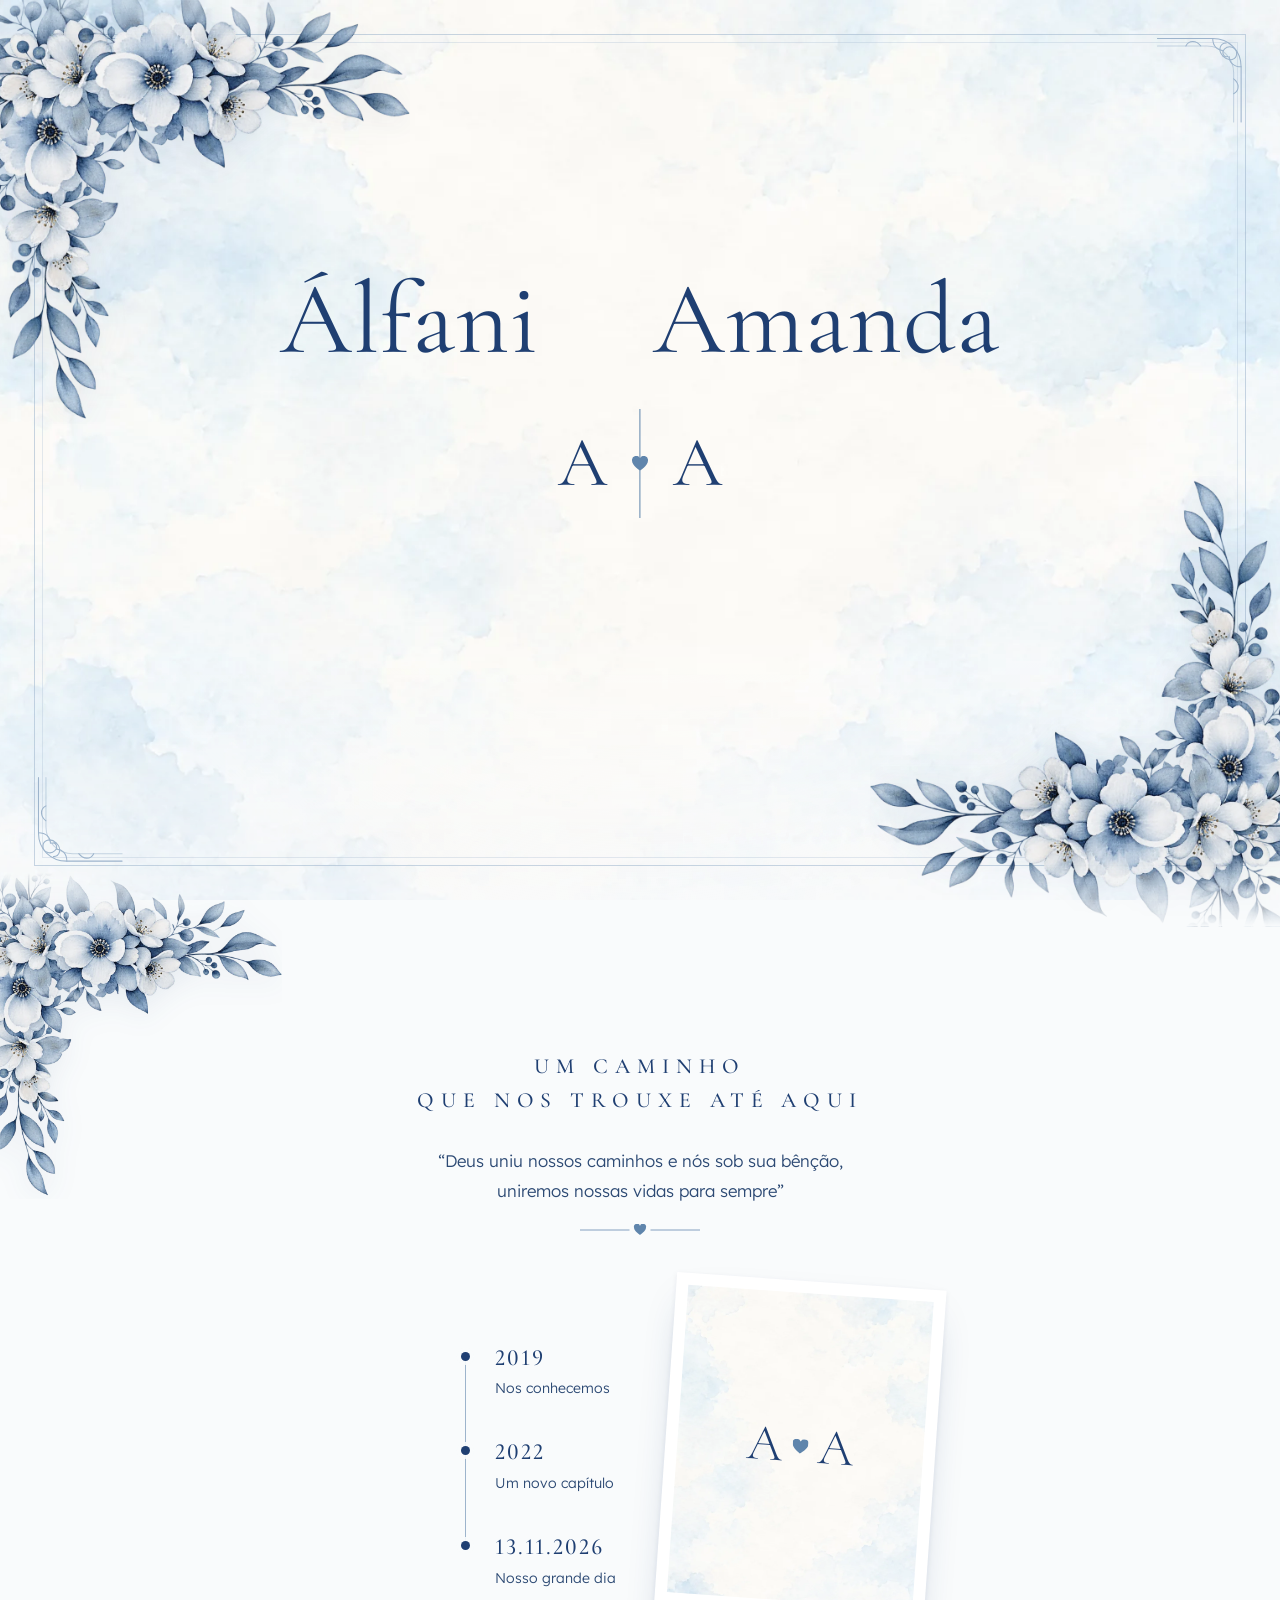
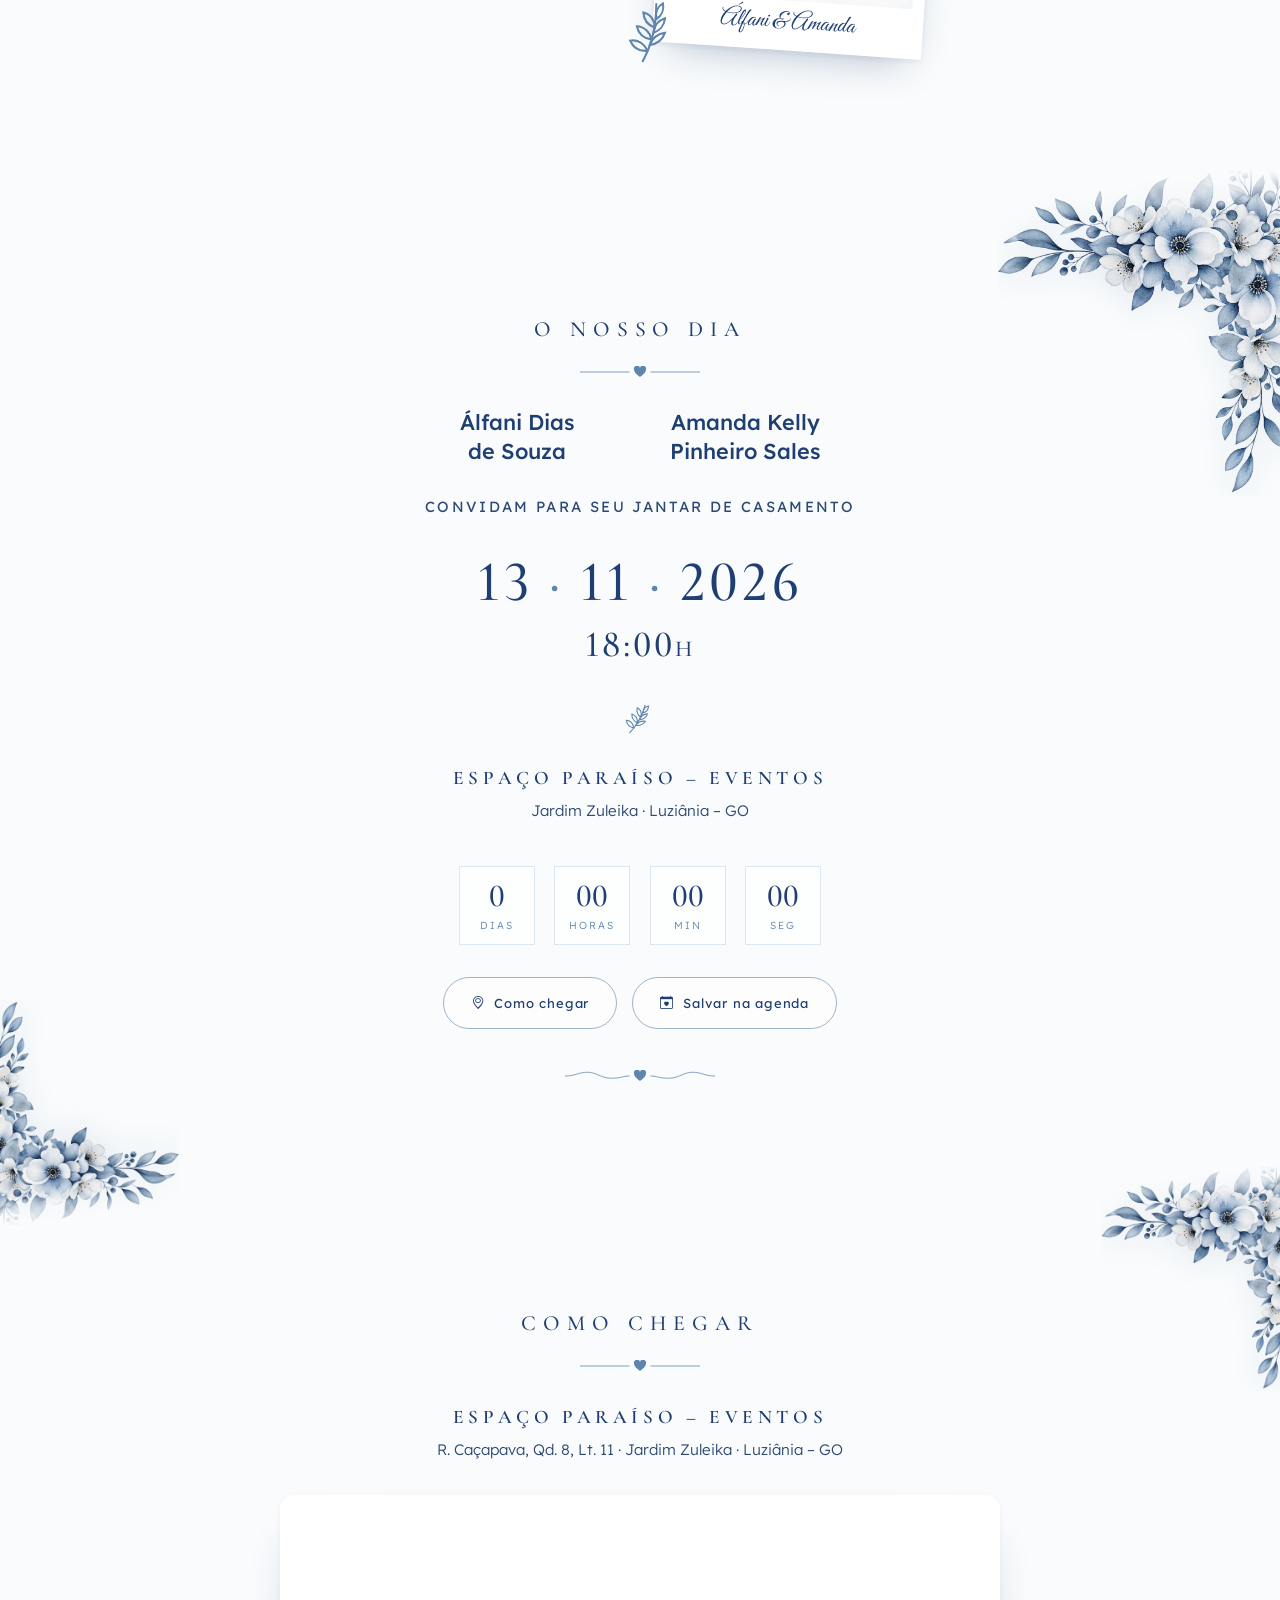
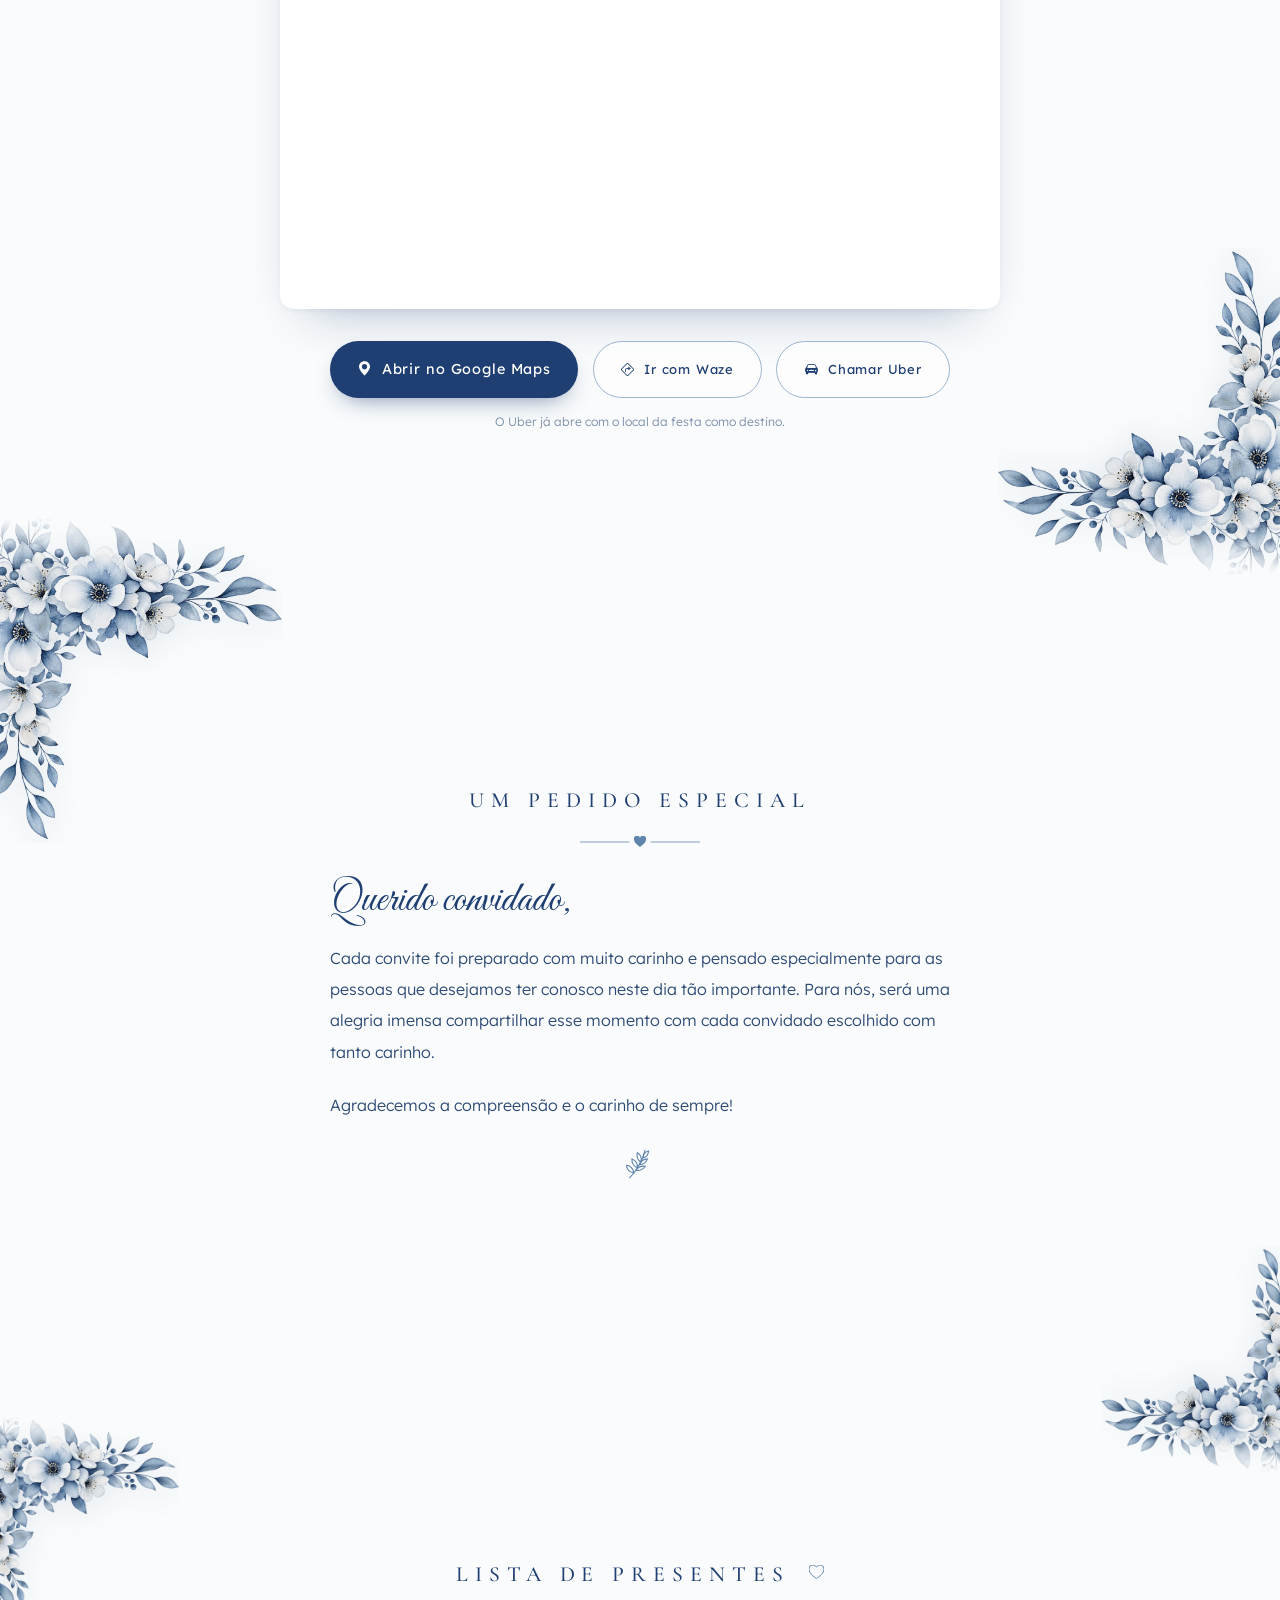
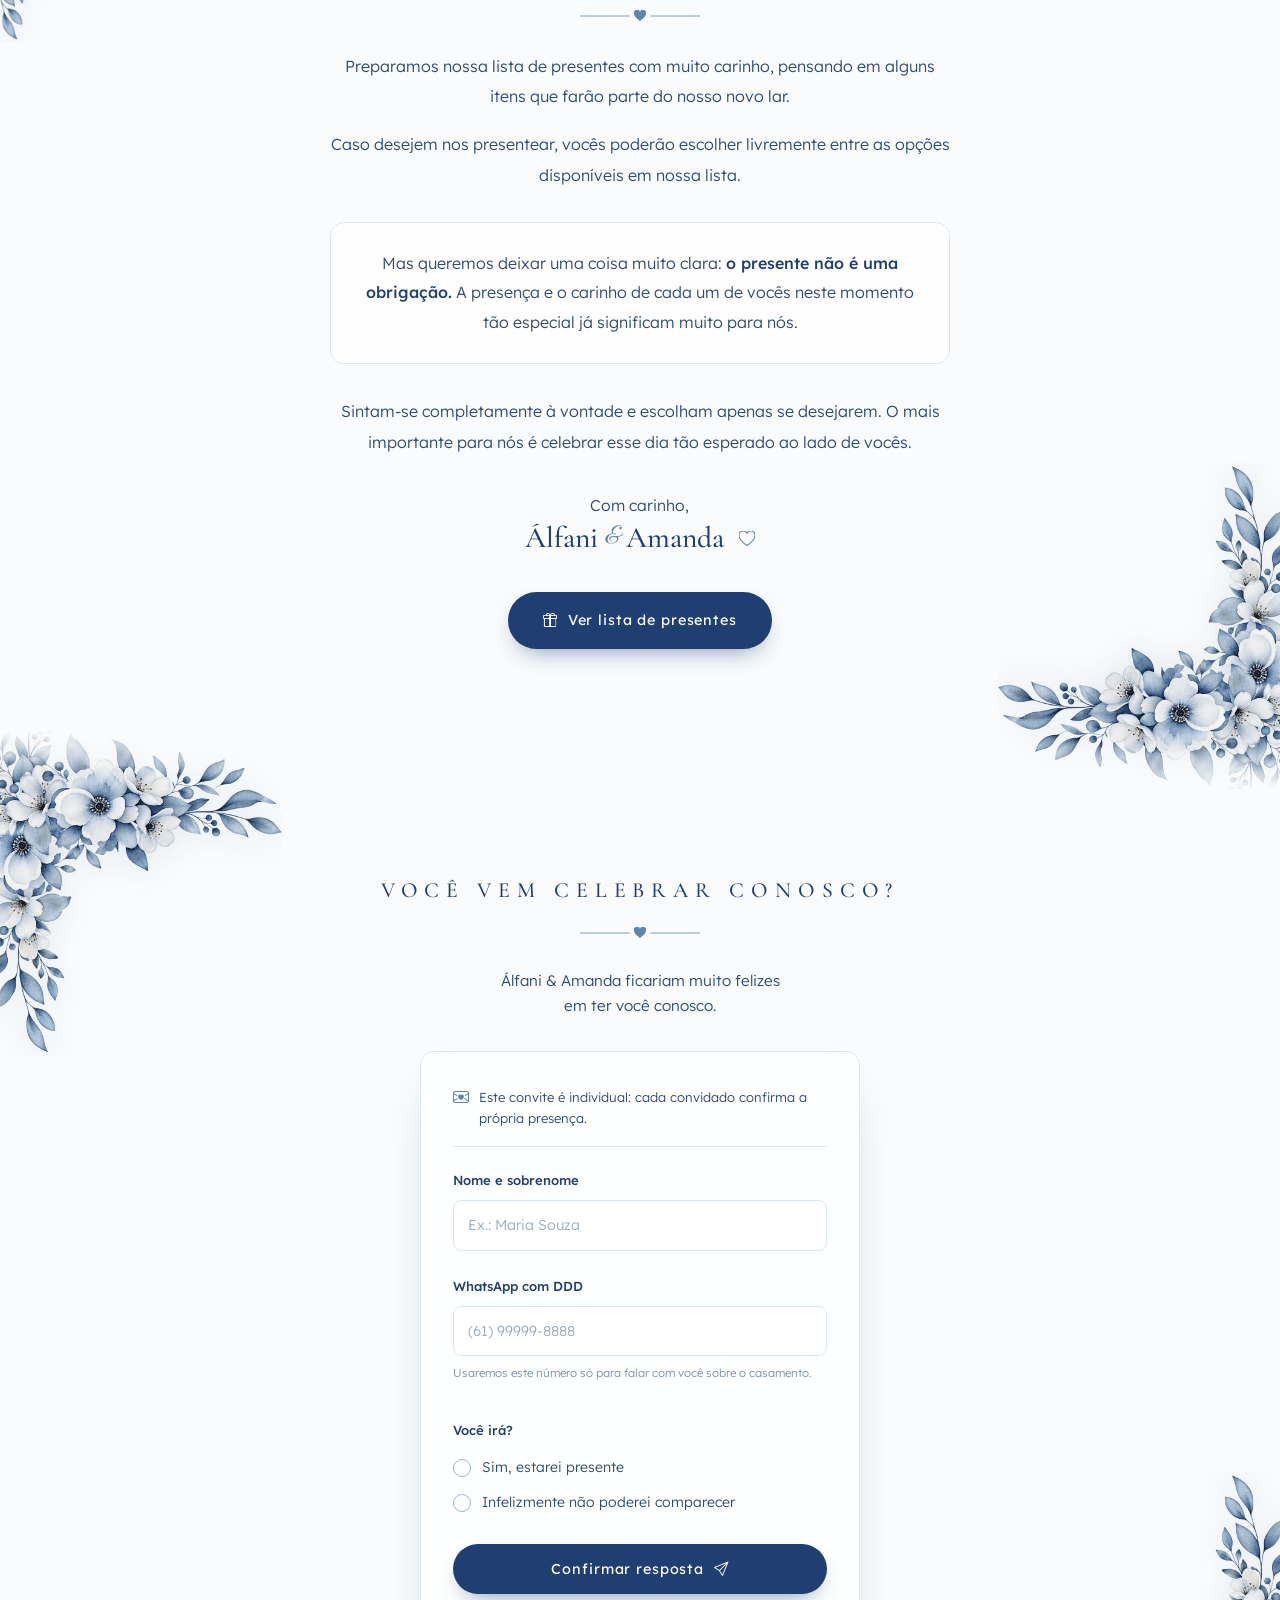
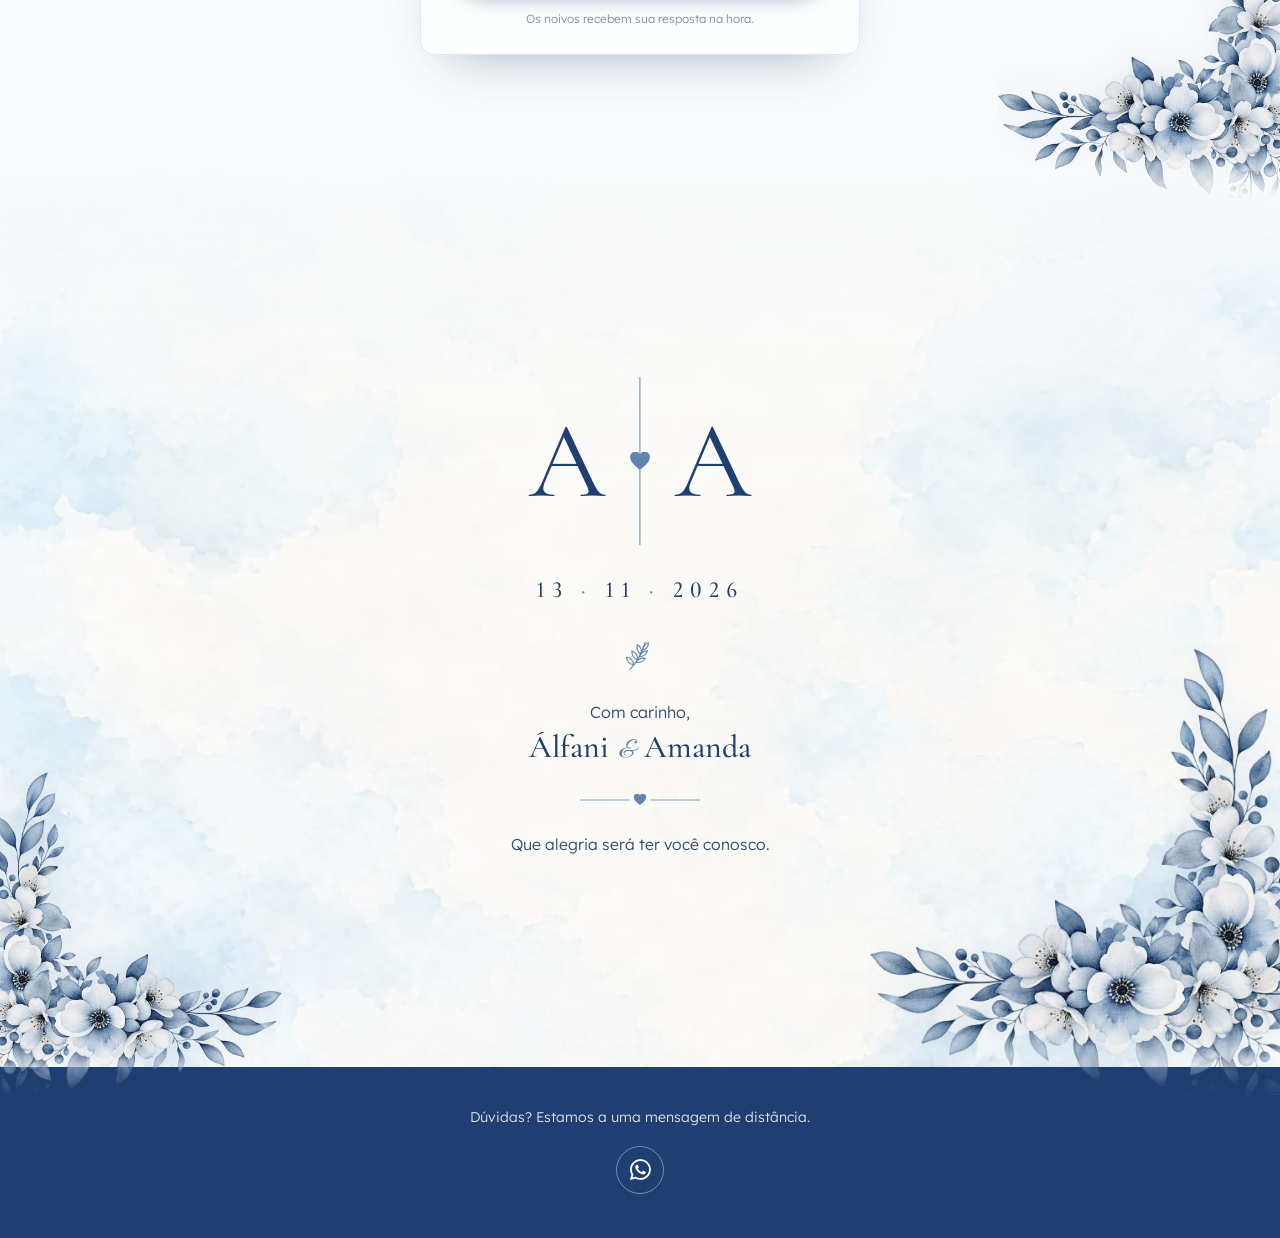
==== index.html @ e87bfaa1 "Initial commit" ====
<!DOCTYPE html>
<html lang="pt-BR">
<head>
    <meta charset="UTF-8">
    <meta name="viewport" content="width=device-width, initial-scale=1.0">
    <title>Álfani &amp; Amanda · 13.11.2026</title>
    <meta name="description" content="Álfani e Amanda convidam para seu jantar de casamento — 13 de novembro de 2026, às 18h, no Espaço Paraíso Eventos, Luziânia - GO.">
    <meta name="theme-color" content="#f7fafd">

    <!-- meta tags de compartilhamento -->
    <meta property="og:title" content="Álfani & Amanda · Jantar de Casamento" />
    <meta property="og:type" content="website" />
    <meta property="og:description" content="13.11.2026 às 18:00h · Espaço Paraíso Eventos · Jardim Zuleika, Luziânia - GO. Confirme sua presença!" />
    <!-- TODO: trocar pela URL absoluta da imagem de compartilhamento quando o site for publicado -->
    <!-- <meta property="og:image" content="https://SEU-DOMINIO/layout-images/convite/og-convite.jpg" /> -->

    <link rel="icon" href="data:image/svg+xml,%3Csvg xmlns='http://www.w3.org/2000/svg' viewBox='0 0 64 64'%3E%3Cpath d='M32 56S8 41 8 24a12 12 0 0 1 24-4 12 12 0 0 1 24 4c0 17-24 32-24 32z' fill='%235f85ac'/%3E%3C/svg%3E">

    <!-- fontes -->
    <link rel="preconnect" href="https://fonts.googleapis.com">
    <link rel="preconnect" href="https://fonts.gstatic.com" crossorigin>
    <link href="https://fonts.googleapis.com/css2?family=Cormorant+Garamond:ital,wght@0,400;0,500;0,600;1,400;1,500&family=Lexend:wght@300;400;500&family=Great+Vibes&display=swap" rel="stylesheet">
    <link rel="stylesheet" href="https://cdn.jsdelivr.net/npm/bootstrap-icons@1.11.3/font/bootstrap-icons.min.css">

    <link rel="preload" as="image" href="/layout-images/convite/fundo-aquarela.webp">
    <link rel="preload" as="image" href="/layout-images/convite/flores-canto.webp">
    <link rel="stylesheet" href="/convite.css">
    <script>document.documentElement.classList.add('js')</script>
</head>
<body>

<!-- ============ SÍMBOLOS SVG REUTILIZÁVEIS ============ -->
<svg width="0" height="0" style="position:absolute" aria-hidden="true">
    <defs>
        <!-- coração -->
        <symbol id="coracao" viewBox="0 0 24 22">
            <path d="M12 21.5S0 14.2 0 6.4A6.3 6.3 0 0 1 12 3.3a6.3 6.3 0 0 1 12 3.1c0 7.8-12 15.1-12 15.1z"/>
        </symbol>
        <!-- raminho -->
        <symbol id="raminho" viewBox="0 0 40 40">
            <g fill="none" stroke="currentColor" stroke-width="1.3" stroke-linecap="round">
                <path d="M8 36C16 28 22 18 26 4"/>
                <path d="M12.5 30.5c-5-1-8-4.5-8.5-9 4.5.5 8 3.8 8.5 9z"/>
                <path d="M17 24.5c-4.5-2-6.8-6-6.5-10.5 4.2 1.4 6.8 5.5 6.5 10.5z"/>
                <path d="M21 18c-3.8-2.8-5.2-7-4.2-11.2 3.8 2 5.5 6.5 4.2 11.2z"/>
                <path d="M15 27.5c4.5.6 8.7-1 11.3-4.8-4.4-.8-8.8 1.2-11.3 4.8z"/>
                <path d="M19.5 20.8c4.2-.2 7.8-2.8 9.3-6.8-4.3.1-8 2.6-9.3 6.8z"/>
                <path d="M23.5 13c3.7-1 6.3-4.2 6.6-8.2-3.8.9-6.5 4-6.6 8.2z"/>
            </g>
        </symbol>
        <!-- canto ornamental (inspirado na moldura do convite) -->
        <symbol id="canto" viewBox="0 0 120 120">
            <g fill="none" stroke="currentColor" stroke-width="1.4" stroke-linecap="round">
                <path d="M6 118V44C6 22 22 6 44 6h74"/>
                <path d="M16 118V52c0-20 16-36 36-36h66" opacity=".55"/>
                <path d="M30 30c-8 8-18 4-18-4s10-12 16-6c5 5 1 12-4 10"/>
                <path d="M30 30c8-8 4-18-4-18"/>
                <path d="M44 6c0 10-6 16-14 16M6 44c10 0 16-6 16-14"/>
                <path d="M60 16c6-8 16-8 20 0M16 60c-8 6-8 16 0 20"/>
            </g>
        </symbol>
        <!-- divisor: linha — coração — linha -->
        <symbol id="divisor" viewBox="0 0 160 16">
            <path d="M0 8h66M94 8h66" stroke="currentColor" stroke-width="1" fill="none"/>
            <path d="M80 14.5S72 9.7 72 4.7a4 4 0 0 1 8-1.9 4 4 0 0 1 8 1.9c0 5-8 9.8-8 9.8z" fill="currentColor"/>
        </symbol>
        <!-- divisor ondulado -->
        <symbol id="divisor-onda" viewBox="0 0 200 16">
            <path d="M0 8c14 0 18-5 30-5s18 8 32 8 14-3 24-3M114 8c10 0 10 3 24 3s20-8 32-8 16 5 30 5" stroke="currentColor" stroke-width="1" fill="none"/>
            <path d="M100 14.5S92 9.7 92 4.7a4 4 0 0 1 8-1.9 4 4 0 0 1 8 1.9c0 5-8 9.8-8 9.8z" fill="currentColor"/>
        </symbol>
    </defs>
</svg>

<!-- ============ MENU ============ -->
<header class="topo" id="topo">
    <nav class="menu" aria-label="Navegação principal">
        <a href="#inicio" class="menu__marca" aria-label="Início">A<svg><use href="#coracao"/></svg>A</a>
        <button class="menu__botao" aria-label="Abrir menu" aria-expanded="false" aria-controls="menu-links">
            <span></span><span></span><span></span>
        </button>
        <ul class="menu__links" id="menu-links">
            <li><a href="#inicio">Início</a></li>
            <li><a href="#o-casal">O casal</a></li>
            <li><a href="#nosso-dia">O nosso dia</a></li>
            <li><a href="#local">Local</a></li>
            <li><a href="#presentes">Presentes</a></li>
            <li><a href="#rsvp">RSVP</a></li>
        </ul>
    </nav>
</header>

<main>

    <!-- ============ 1. HERO ============ -->
    <section class="secao hero" id="inicio">
        <img class="flor flor--tl flor--grande" src="/layout-images/convite/flores-canto.webp" alt="">
        <img class="flor flor--br flor--grande" src="/layout-images/convite/flores-canto.webp" alt="">

        <div class="moldura" aria-hidden="true">
            <svg class="moldura__canto moldura__canto--tl"><use href="#canto"/></svg>
            <svg class="moldura__canto moldura__canto--tr"><use href="#canto"/></svg>
            <svg class="moldura__canto moldura__canto--bl"><use href="#canto"/></svg>
            <svg class="moldura__canto moldura__canto--br"><use href="#canto"/></svg>
        </div>

        <div class="conteudo hero__conteudo">
            <p class="sobretitulo hero-etapa">Jantar de casamento</p>
            <!-- as letras dos nomes "nascem" de cada A do monograma (ver convite.js) -->
            <h1 class="hero__nomes" aria-label="Álfani &amp; Amanda">
                <span class="nome" data-origem="mono-a1">Álfani</span>
                <span class="e-comercial hero-etapa">&amp;</span>
                <span class="nome" data-origem="mono-a2">Amanda</span>
            </h1>

            <div class="monograma hero__monograma" aria-hidden="true">
                <span id="mono-a1" class="monograma__letra">A</span>
                <span class="monograma__eixo"><svg><use href="#coracao"/></svg></span>
                <span id="mono-a2" class="monograma__letra">A</span>
            </div>

            <p class="hero__data hero-etapa">13 <i>·</i> 11 <i>·</i> 2026</p>

            <a href="#o-casal" class="rolar hero-etapa" aria-label="Rolar para baixo">
                <i class="bi bi-chevron-down"></i>
            </a>
        </div>
    </section>

    <!-- ============ 2. O CASAL / NOSSA HISTÓRIA ============ -->
    <section class="secao secao--espelho" id="o-casal">
        <img class="flor flor--tl flor--media" src="/layout-images/convite/flores-canto.webp" alt="">

        <div class="conteudo">
            <h2 class="titulo revelar">Um caminho<br>que nos trouxe até aqui</h2>

            <blockquote class="citacao revelar">
                “Deus uniu nossos caminhos e nós sob sua bênção, uniremos nossas vidas para sempre”
            </blockquote>
            <svg class="divisor revelar" aria-hidden="true"><use href="#divisor"/></svg>

            <div class="historia">
                <!-- TODO: confirmar com o casal as datas e textos reais da linha do tempo -->
                <ol class="linha-tempo revelar">
                    <li>
                        <strong>2019</strong>
                        <span>Nos conhecemos</span>
                    </li>
                    <li>
                        <strong>2022</strong>
                        <span>Um novo capítulo</span>
                    </li>
                    <li>
                        <strong>13.11.2026</strong>
                        <span>Nosso grande dia</span>
                    </li>
                </ol>

                <figure class="polaroid revelar">
                    <div class="polaroid__foto">
                        <!-- Coloque a foto do casal em /layout-images/convite/casal.jpg -->
                        <img src="/layout-images/convite/casal.jpg" alt="Álfani e Amanda" loading="lazy" onerror="this.remove()">
                        <div class="polaroid__reserva" aria-hidden="true">
                            <span>A</span><svg><use href="#coracao"/></svg><span>A</span>
                        </div>
                    </div>
                    <figcaption>Álfani &amp; Amanda</figcaption>
                    <svg class="polaroid__raminho" aria-hidden="true"><use href="#raminho"/></svg>
                </figure>
            </div>
        </div>
    </section>

    <!-- ============ 3. O NOSSO DIA ============ -->
    <section class="secao" id="nosso-dia">
        <img class="flor flor--tr flor--media" src="/layout-images/convite/flores-canto.webp" alt="">
        <img class="flor flor--bl flor--pequena" src="/layout-images/convite/flores-canto.webp" alt="">

        <div class="conteudo">
            <h2 class="titulo revelar">O nosso dia</h2>
            <svg class="divisor revelar" aria-hidden="true"><use href="#divisor"/></svg>

            <div class="nomes-completos revelar">
                <p>Álfani Dias<br>de Souza</p>
                <p>Amanda Kelly<br>Pinheiro Sales</p>
            </div>
            <p class="convidam revelar">convidam para seu jantar de casamento</p>

            <p class="dia__data revelar">13 <i>·</i> 11 <i>·</i> 2026</p>
            <p class="dia__hora revelar">18:00<small>h</small></p>

            <svg class="raminho revelar" aria-hidden="true"><use href="#raminho"/></svg>

            <p class="dia__local revelar">Espaço Paraíso – Eventos</p>
            <p class="dia__endereco revelar">Jardim Zuleika · Luziânia – GO</p>

            <div class="contador revelar" aria-label="Contagem regressiva">
                <div><span id="dias">0</span><small>dias</small></div>
                <div><span id="horas">00</span><small>horas</small></div>
                <div><span id="minutos">00</span><small>min</small></div>
                <div><span id="segundos">00</span><small>seg</small></div>
            </div>

            <div class="acoes revelar">
                <a class="botao botao--contorno" href="#local">
                    <i class="bi bi-geo-alt"></i> Como chegar
                </a>
                <a class="botao botao--contorno" target="_blank" rel="noopener"
                   href="https://calendar.google.com/calendar/render?action=TEMPLATE&text=Jantar+de+Casamento+%C3%81lfani+%26+Amanda&dates=20261113T210000Z/20261114T030000Z&location=Espa%C3%A7o+Para%C3%ADso+Eventos+-+Jardim+Zuleika%2C+Luzi%C3%A2nia+-+GO">
                    <i class="bi bi-calendar-heart"></i> Salvar na agenda
                </a>
            </div>

            <svg class="divisor divisor--onda revelar" aria-hidden="true"><use href="#divisor-onda"/></svg>
        </div>
    </section>

    <!-- ============ 4. LOCAL / COMO CHEGAR ============ -->
    <section class="secao secao--espelho" id="local">
        <img class="flor flor--tr flor--pequena" src="/layout-images/convite/flores-canto.webp" alt="">
        <img class="flor flor--br flor--media" src="/layout-images/convite/flores-canto.webp" alt="">

        <div class="conteudo">
            <h2 class="titulo revelar">Como chegar</h2>
            <svg class="divisor revelar" aria-hidden="true"><use href="#divisor"/></svg>

            <p class="dia__local revelar">Espaço Paraíso – Eventos</p>
            <p class="dia__endereco revelar" id="local-endereco">R. Caçapava, Qd. 8, Lt. 11 · Jardim Zuleika · Luziânia – GO</p>

            <div class="mapa revelar">
                <iframe
                    title="Mapa do Espaço Paraíso Eventos"
                    src="https://www.google.com/maps?q=-16.1359082,-47.9591609&amp;z=16&amp;output=embed"
                    loading="lazy"
                    referrerpolicy="no-referrer-when-downgrade"
                    allowfullscreen></iframe>
            </div>

            <!-- os links abaixo são montados a partir de config.js (local) -->
            <div class="acoes acoes--rotas revelar">
                <a class="botao botao--cheio botao--auto" target="_blank" rel="noopener" id="rota-google"
                   href="https://share.google/DKx1PzBp9vqPbJ42H">
                    <i class="bi bi-geo-alt-fill"></i> Abrir no Google Maps
                </a>
                <a class="botao botao--contorno" target="_blank" rel="noopener" id="rota-waze"
                   href="https://waze.com/ul?ll=-16.1359082,-47.9591609&amp;navigate=yes">
                    <i class="bi bi-sign-turn-right"></i> Ir com Waze
                </a>
                <a class="botao botao--contorno" target="_blank" rel="noopener" id="rota-uber"
                   href="https://m.uber.com/ul/?action=setPickup&amp;pickup=my_location&amp;dropoff%5Blatitude%5D=-16.1359082&amp;dropoff%5Blongitude%5D=-47.9591609">
                    <i class="bi bi-car-front-fill"></i> Chamar Uber
                </a>
            </div>
            <p class="rotas__nota revelar">O Uber já abre com o local da festa como destino.</p>
        </div>
    </section>

    <!-- ============ 5. UM PEDIDO ESPECIAL ============ -->
    <section class="secao" id="pedido">
        <img class="flor flor--tl flor--media" src="/layout-images/convite/flores-canto.webp" alt="">
        <img class="flor flor--br flor--pequena" src="/layout-images/convite/flores-canto.webp" alt="">

        <div class="conteudo conteudo--estreito">
            <h2 class="titulo revelar">Um pedido especial</h2>
            <svg class="divisor revelar" aria-hidden="true"><use href="#divisor"/></svg>

            <p class="pedido__saudacao revelar">Querido convidado,</p>
            <div class="pedido__texto revelar">
                <p>Cada convite foi preparado com muito carinho e pensado especialmente para as pessoas que desejamos ter conosco neste dia tão importante. Para nós, será uma alegria imensa compartilhar esse momento com cada convidado escolhido com tanto carinho.</p>
                <p>Agradecemos a compreensão e o carinho de sempre!</p>
            </div>
            <svg class="raminho revelar" aria-hidden="true"><use href="#raminho"/></svg>
        </div>
    </section>

    <!-- ============ 6. LISTA DE PRESENTES ============ -->
    <section class="secao secao--espelho" id="presentes">
        <img class="flor flor--tl flor--pequena" src="/layout-images/convite/flores-canto.webp" alt="">
        <img class="flor flor--br flor--media" src="/layout-images/convite/flores-canto.webp" alt="">

        <div class="conteudo conteudo--estreito">
            <h2 class="titulo revelar">
                Lista de Presentes
                <svg class="titulo__coracao" aria-hidden="true"><use href="#coracao"/></svg>
            </h2>
            <svg class="divisor revelar" aria-hidden="true"><use href="#divisor"/></svg>

            <div class="presentes__texto revelar">
                <p>Preparamos nossa lista de presentes com muito carinho, pensando em alguns itens que farão parte do nosso novo lar.</p>
                <p>Caso desejem nos presentear, vocês poderão escolher livremente entre as opções disponíveis em nossa lista.</p>
            </div>

            <blockquote class="presentes__destaque revelar">
                <p>Mas queremos deixar uma coisa muito clara: <strong>o presente não é uma obrigação.</strong> A presença e o carinho de cada um de vocês neste momento tão especial já significam muito para nós.</p>
            </blockquote>

            <div class="presentes__texto revelar">
                <p>Sintam-se completamente à vontade e escolham apenas se desejarem. O mais importante para nós é celebrar esse dia tão esperado ao lado de vocês.</p>
            </div>

            <div class="assinatura revelar">
                <p class="assinatura__carinho">Com carinho,</p>
                <p class="assinatura__nomes">
                    Álfani <span class="e-comercial">&amp;</span> Amanda
                    <svg aria-hidden="true"><use href="#coracao"/></svg>
                </p>
            </div>

            <a class="botao botao--cheio botao--auto botao--presentes revelar" href="/lista-de-presentes.html">
                <i class="bi bi-gift"></i> Ver lista de presentes
            </a>
        </div>
    </section>

    <!-- ============ 7. RSVP ============ -->
    <section class="secao" id="rsvp">
        <img class="flor flor--tl flor--media" src="/layout-images/convite/flores-canto.webp" alt="">
        <img class="flor flor--br flor--media" src="/layout-images/convite/flores-canto.webp" alt="">

        <div class="conteudo">
            <h2 class="titulo revelar">Você vem celebrar conosco?</h2>
            <svg class="divisor revelar" aria-hidden="true"><use href="#divisor"/></svg>
            <p class="subtitulo revelar">Álfani &amp; Amanda ficariam muito felizes<br>em ter você conosco.</p>

            <form class="cartao-form revelar" id="form-rsvp" novalidate>
                <p class="cartao-form__intro">
                    <i class="bi bi-envelope-heart" aria-hidden="true"></i>
                    Este convite é individual: cada convidado confirma a própria presença.
                </p>

                <!-- nome + WhatsApp (ou "confirmando como…" se já identificado) -->
                <div id="rsvp-identificacao"></div>

                <p class="rsvp-anterior" id="rsvp-anterior" hidden></p>

                <fieldset class="campo" data-campo="presenca">
                    <legend class="campo__rotulo">Você irá?</legend>
                    <label class="opcao">
                        <input type="radio" name="presenca" value="sim" required>
                        <span class="opcao__marca"></span>
                        Sim, estarei presente
                    </label>
                    <label class="opcao">
                        <input type="radio" name="presenca" value="nao">
                        <span class="opcao__marca"></span>
                        Infelizmente não poderei comparecer
                    </label>
                    <span class="campo__erro">Escolha uma das opções.</span>
                </fieldset>

                <p class="cartao-form__erro" id="rsvp-erro" hidden></p>

                <button type="submit" class="botao botao--cheio" id="rsvp-enviar">
                    Confirmar resposta <i class="bi bi-send"></i>
                </button>
                <p class="cartao-form__nota">Os noivos recebem sua resposta na hora.</p>
            </form>

            <!-- depois de enviar -->
            <div class="cartao-form cartao-form--sucesso" id="rsvp-sucesso" hidden>
                <svg class="cartao-form__coracao" aria-hidden="true"><use href="#coracao"/></svg>
                <h3 id="rsvp-sucesso-titulo"></h3>
                <p id="rsvp-sucesso-texto"></p>
                <div class="pendentes" id="rsvp-pendentes" hidden></div>
                <button type="button" class="botao-link" id="rsvp-alterar">Alterar minha resposta</button>
            </div>
        </div>
    </section>

    <!-- ============ 8. ENCERRAMENTO ============ -->
    <section class="secao secao--espelho final">
        <img class="flor flor--bl flor--media" src="/layout-images/convite/flores-canto.webp" alt="">
        <img class="flor flor--br flor--grande" src="/layout-images/convite/flores-canto.webp" alt="">

        <div class="conteudo">
            <div class="monograma monograma--grande revelar" aria-hidden="true">
                <span>A</span>
                <span class="monograma__eixo"><svg><use href="#coracao"/></svg></span>
                <span>A</span>
            </div>
            <p class="hero__data revelar">13 <i>·</i> 11 <i>·</i> 2026</p>
            <svg class="raminho revelar" aria-hidden="true"><use href="#raminho"/></svg>

            <p class="final__carinho revelar">Com carinho,</p>
            <p class="final__nomes revelar">Álfani <span class="e-comercial">&amp;</span> Amanda</p>
            <svg class="divisor revelar" aria-hidden="true"><use href="#divisor"/></svg>
            <p class="final__frase revelar">Que alegria será ter você conosco.</p>
        </div>
    </section>

</main>

<footer class="rodape">
    <p>Dúvidas? Estamos a uma mensagem de distância.</p>
    <a class="rodape__whats" id="link-whats" href="#" target="_blank" rel="noopener" aria-label="Falar no WhatsApp">
        <i class="bi bi-whatsapp"></i>
    </a>
</footer>

<div class="aviso" id="aviso" role="status" aria-live="polite"></div>

<script src="/config.js"></script>
<script src="/convite.js"></script>
<script type="module" src="/rsvp.js"></script>
</body>
</html>
---- convite.css ----
/* =========================================================
   Convite · Álfani & Amanda — 13.11.2026
   Paleta e tipografia inspiradas no convite oficial
   ========================================================= */

:root {
    --azul-marinho: #1f3f72;   /* títulos, monograma, datas */
    --azul-texto:   #2d4a74;   /* texto corrido */
    --azul-suave:   #5f85ac;   /* coração, detalhes */
    --azul-linha:   #9db4cc;   /* linhas, moldura */
    --azul-nevoa:   #dbe7f3;   /* campos, bordas leves */
    --papel:        #f9fbfc;   /* fundo base */
    --branco:       #ffffff;

    --serif:  'Cormorant Garamond', 'Times New Roman', serif;
    --sans:   'Lexend', system-ui, sans-serif;
    --script: 'Great Vibes', cursive;

    --fundo: url('/layout-images/convite/fundo-aquarela.webp');
    --flor:  url('/layout-images/convite/flores-canto.webp');
}

*,
*::before,
*::after { box-sizing: border-box; }

html { scroll-behavior: smooth; }

body {
    margin: 0;
    background: var(--papel);
    color: var(--azul-texto);
    font-family: var(--sans);
    font-weight: 300;
    line-height: 1.7;
    -webkit-font-smoothing: antialiased;
    overflow-x: hidden;
    font-variant-numeric: lining-nums;
    font-feature-settings: 'lnum' 1;
}

h1, h2, h3, p, blockquote, figure, ol, ul { margin: 0; padding: 0; }
img, svg { display: block; }
a { color: inherit; }

/* ---------- Menu ---------- */
.topo {
    position: fixed;
    inset: 0 0 auto 0;
    z-index: 50;
    transition: background .4s ease, box-shadow .4s ease, backdrop-filter .4s ease;
}
.topo.rolado {
    background: rgba(249, 251, 252, .82);
    backdrop-filter: blur(10px);
    -webkit-backdrop-filter: blur(10px);
    box-shadow: 0 1px 0 rgba(157, 180, 204, .35);
}
.menu {
    max-width: 1200px;
    margin: 0 auto;
    padding: 1.1rem 2rem;
    display: flex;
    align-items: center;
    justify-content: flex-end;
    gap: 1rem;
}
.menu__marca {
    margin-right: auto;
    display: flex;
    align-items: center;
    gap: .3rem;
    font-family: var(--serif);
    font-size: 1.5rem;
    color: var(--azul-marinho);
    text-decoration: none;
    opacity: 0;
    transition: opacity .4s ease;
}
.menu__marca svg { width: 12px; height: 11px; fill: var(--azul-suave); }
.topo.rolado .menu__marca { opacity: 1; }

.menu__links {
    list-style: none;
    display: flex;
    gap: 2.2rem;
}
.menu__links a {
    font-family: var(--sans);
    font-size: .72rem;
    font-weight: 400;
    letter-spacing: .22em;
    text-transform: uppercase;
    text-decoration: none;
    color: var(--azul-marinho);
    position: relative;
    padding: .3rem 0;
}
.menu__links a::after {
    content: '';
    position: absolute;
    left: 0; right: 0; bottom: 0;
    height: 1px;
    background: var(--azul-suave);
    transform: scaleX(0);
    opacity: 0;
    transition: transform .35s ease, opacity .35s ease;
}
.menu__links a:hover::after,
.menu__links a.ativo::after { transform: scaleX(1); opacity: 1; }

.menu__botao {
    display: none;
    width: 42px; height: 42px;
    border: 0;
    background: transparent;
    cursor: pointer;
    flex-direction: column;
    justify-content: center;
    align-items: center;
    gap: 6px;
    position: relative;
    z-index: 2;
}
.menu__botao span {
    width: 24px; height: 1.5px;
    background: var(--azul-marinho);
    transition: transform .35s ease, opacity .35s ease;
}
.menu__botao[aria-expanded="true"] span:nth-child(1) { transform: translateY(7.5px) rotate(45deg); }
.menu__botao[aria-expanded="true"] span:nth-child(2) { opacity: 0; }
.menu__botao[aria-expanded="true"] span:nth-child(3) { transform: translateY(-7.5px) rotate(-45deg); }

/* ---------- Seções ---------- */
.secao {
    position: relative;
    isolation: isolate;
    overflow: hidden;           /* navegadores antigos */
    overflow-x: clip;           /* corta só nas laterais: as flores podem */
    overflow-y: visible;        /* passar da borda de cima/baixo sem "corte reto" */
    min-height: 100vh;
    min-height: 100svh;
    display: grid;
    place-items: center;
    padding: 7rem 1.5rem;
    text-align: center;
}
/* ---------- Fundo ----------
   Um único fundo aquarela contínuo, fixo na tela e bem suave, para a página
   inteira. A aquarela em intensidade total aparece só na abertura (hero) e no
   encerramento, dissolvendo-se no papel para não criar "emendas".          */
body::before {
    content: '';
    position: fixed;
    inset: 0;
    z-index: -1;
    pointer-events: none;
    background: var(--fundo) center / cover no-repeat;
    opacity: .38;
}
/* véu central: deixa o miolo mais limpo, onde fica o texto */
body::after {
    content: '';
    position: fixed;
    inset: 0;
    z-index: -1;
    pointer-events: none;
    background: radial-gradient(ellipse 60% 70% at 50% 50%, rgba(249, 251, 252, .75), rgba(249, 251, 252, 0) 75%);
}

.hero::before,
.final::before {
    content: '';
    position: absolute;
    inset: 0;
    z-index: -2;
    background: var(--fundo) center / cover no-repeat;
}
.hero::before {
    -webkit-mask-image: linear-gradient(to bottom, #000 70%, transparent 100%);
            mask-image: linear-gradient(to bottom, #000 70%, transparent 100%);
}
.final::before {
    transform: scaleX(-1);
    -webkit-mask-image: linear-gradient(to top, #000 60%, transparent 100%);
            mask-image: linear-gradient(to top, #000 60%, transparent 100%);
}

.conteudo {
    position: relative;
    z-index: 2;
    width: 100%;
    max-width: 780px;
    display: flex;
    flex-direction: column;
    align-items: center;
}
.conteudo--estreito { max-width: 620px; }

/* ---------- Flores de canto ---------- */
.flor {
    position: absolute;
    z-index: 1;
    height: auto;
    pointer-events: none;
    user-select: none;
    filter: drop-shadow(0 6px 14px rgba(31, 63, 114, .08));
    transform-origin: center;
    /* a imagem original vem "cortada" nas bordas de cima e da esquerda:
       um degradê suave faz essas bordas sumirem no fundo (vale para todos
       os cantos, porque a máscara é aplicada antes do espelhamento) */
    -webkit-mask-image: linear-gradient(to bottom, transparent 0, #000 14%),
                        linear-gradient(to right, transparent 0, #000 10%);
    -webkit-mask-composite: source-in;
            mask-image: linear-gradient(to bottom, transparent 0, #000 14%),
                        linear-gradient(to right, transparent 0, #000 10%);
            mask-composite: intersect;
    animation: balanco 9s ease-in-out infinite alternate;
}
.flor--grande  { width: clamp(220px, 36vw, 520px); }
.flor--media   { width: clamp(170px, 26vw, 380px); }
.flor--pequena { width: clamp(130px, 18vw, 260px); }

/* a imagem original está no canto superior esquerdo; as outras são espelhadas */
.flor--tl { top: -3%;    left: -4%; }
.flor--tr { top: -3%;    right: -4%;  transform: scaleX(-1); }
.flor--bl { bottom: -3%; left: -4%;   transform: scaleY(-1); }
.flor--br { bottom: -3%; right: -4%;  transform: rotate(180deg); }

@keyframes balanco {
    from { rotate: -1.2deg; }
    to   { rotate: 1.2deg; }
}

/* ---------- Moldura do hero (como no convite) ---------- */
.moldura {
    position: absolute;
    inset: clamp(14px, 3vw, 34px);
    z-index: 0;
    border: 1px solid rgba(157, 180, 204, .55);
    pointer-events: none;
}
.moldura::after {
    content: '';
    position: absolute;
    inset: 7px;
    border: 1px solid rgba(157, 180, 204, .28);
}
.moldura__canto {
    position: absolute;
    width: clamp(56px, 7vw, 92px);
    height: clamp(56px, 7vw, 92px);
    color: var(--azul-linha);
}
.moldura__canto--tl { top: -1px;    left: -1px; }
.moldura__canto--tr { top: -1px;    right: -1px;  transform: scaleX(-1); }
.moldura__canto--bl { bottom: -1px; left: -1px;   transform: scaleY(-1); }
.moldura__canto--br { bottom: -1px; right: -1px;  transform: scale(-1); }

/* ---------- Tipografia comum ---------- */
.sobretitulo,
.titulo {
    font-family: var(--serif);
    font-weight: 500;
    text-transform: uppercase;
    letter-spacing: .32em;
    color: var(--azul-marinho);
}
.sobretitulo {
    font-size: clamp(.8rem, 1.4vw, .95rem);
    margin-bottom: 1.4rem;
    color: var(--azul-suave);
}
.titulo {
    font-size: clamp(1.05rem, 2.2vw, 1.35rem);
    line-height: 1.6;
}
.subtitulo {
    font-size: .95rem;
    margin-bottom: 2rem;
}

.divisor {
    width: 120px;
    height: 12px;
    margin: 1.2rem auto 1.8rem;
    color: var(--azul-suave);
}
.divisor--onda { width: 180px; margin-top: 2.6rem; margin-bottom: 0; }

.raminho {
    width: 34px;
    height: 34px;
    color: var(--azul-suave);
    margin: 1.6rem auto;
}

.e-comercial {
    font-family: var(--script);
    font-weight: 400;
    color: var(--azul-suave);
    font-size: .8em;
    padding: 0 .08em;
}

/* ---------- 1. Hero ---------- */
.hero { padding-top: 6rem; }
.hero__nomes {
    font-family: var(--serif);
    font-weight: 400;
    font-size: clamp(3rem, 8.4vw, 6.4rem);
    line-height: 1.05;
    color: var(--azul-marinho);
    letter-spacing: .01em;
}

.monograma {
    display: flex;
    align-items: center;
    gap: clamp(.9rem, 2vw, 1.5rem);
    margin: 2rem 0 1.6rem;
    font-family: var(--serif);
    font-weight: 400;
    font-size: clamp(3rem, 6vw, 4.4rem);
    line-height: 1;
    color: var(--azul-marinho);
}
.monograma__eixo {
    position: relative;
    width: 18px;
    height: 1.55em;
    display: grid;
    place-items: center;
}
.monograma__eixo::before {
    content: '';
    position: absolute;
    top: 0; bottom: 0; left: 50%;
    width: 1.2px;
    background: var(--azul-suave);
    transform: translateX(-50%);
}
.monograma__eixo svg {
    position: relative;
    width: 16px;
    height: 15px;
    fill: var(--azul-suave);
}
.monograma--grande { font-size: clamp(4rem, 10vw, 6.8rem); margin-top: 0; }
.monograma--grande .monograma__eixo { width: 22px; }
.monograma--grande .monograma__eixo svg { width: 20px; height: 18px; }

.hero__data {
    font-family: var(--serif);
    font-size: clamp(1.1rem, 2.2vw, 1.45rem);
    font-weight: 500;
    letter-spacing: .3em;
    color: var(--azul-marinho);
}
.hero__data i { font-style: normal; color: var(--azul-suave); }

.rolar {
    margin-top: 3rem;
    font-size: 1.3rem;
    color: var(--azul-marinho);
    text-decoration: none;
    animation: flutuar 2.4s ease-in-out infinite;
}
@keyframes flutuar {
    0%, 100% { transform: translateY(0); }
    50%      { transform: translateY(8px); }
}

/* ---------- 2. Nossa história ---------- */
.citacao {
    margin-top: 1.8rem;
    max-width: 440px;
    font-family: var(--sans);
    font-size: 1.05rem;
    line-height: 1.75;
    color: var(--azul-texto);
}

.historia {
    width: 100%;
    display: grid;
    grid-template-columns: 1fr 1fr;
    align-items: center;
    gap: 3rem;
    margin-top: 1rem;
    text-align: left;
}

.linha-tempo {
    list-style: none;
    position: relative;
    padding-left: 2.2rem;
    justify-self: end;
}
.linha-tempo::before {
    content: '';
    position: absolute;
    left: 5px; top: .9rem; bottom: 2.6rem;
    width: 1px;
    background: var(--azul-linha);
}
.linha-tempo li { position: relative; padding-bottom: 2.2rem; }
.linha-tempo li:last-child { padding-bottom: 0; }
.linha-tempo li::before {
    content: '';
    position: absolute;
    left: calc(-2.2rem + 1px);
    top: .62rem;
    width: 9px; height: 9px;
    border-radius: 50%;
    background: var(--azul-marinho);
    box-shadow: 0 0 0 4px rgba(249, 251, 252, .9);
}
.linha-tempo strong {
    display: block;
    font-family: var(--serif);
    font-size: 1.45rem;
    font-weight: 500;
    letter-spacing: .08em;
    color: var(--azul-marinho);
    line-height: 1.4;
}
.linha-tempo span { font-size: .88rem; }

.polaroid {
    position: relative;
    width: min(270px, 100%);
    background: var(--branco);
    padding: 12px 12px 14px;
    box-shadow: 0 18px 40px -18px rgba(31, 63, 114, .35), 0 2px 6px rgba(31, 63, 114, .08);
    rotate: 4deg;
    transition: rotate .6s ease, scale .6s ease;
}
.polaroid:hover { rotate: 1deg; scale: 1.02; }
.polaroid__foto {
    position: relative;
    aspect-ratio: 4 / 5;
    overflow: hidden;
    background: var(--papel) var(--fundo) center / cover;
}
.polaroid__foto img {
    position: absolute;
    inset: 0;
    z-index: 1;
    width: 100%; height: 100%;
    object-fit: cover;
}
.polaroid__reserva {
    position: absolute;
    inset: 0;
    display: flex;
    align-items: center;
    justify-content: center;
    gap: .6rem;
    font-family: var(--serif);
    font-size: 3.2rem;
    color: var(--azul-marinho);
}
.polaroid__reserva svg { width: 16px; height: 15px; fill: var(--azul-suave); }
.polaroid figcaption {
    font-family: var(--script);
    font-size: 1.5rem;
    text-align: center;
    color: var(--azul-marinho);
    margin-top: .5rem;
    line-height: 1.2;
}
.polaroid__raminho {
    position: absolute;
    left: -30px; bottom: -22px;
    width: 64px; height: 64px;
    color: var(--azul-suave);
    transform: rotate(-20deg);
}

/* ---------- 3. O nosso dia ---------- */
.nomes-completos {
    display: flex;
    justify-content: center;
    gap: clamp(2rem, 8vw, 6rem);
    font-family: var(--sans);
    font-weight: 500;
    font-size: clamp(1.05rem, 2.2vw, 1.35rem);
    line-height: 1.35;
    color: var(--azul-marinho);
}
.convidam {
    margin: 1.8rem 0 2rem;
    font-size: clamp(.78rem, 1.6vw, .92rem);
    font-weight: 400;
    letter-spacing: .16em;
    text-transform: uppercase;
}
.dia__data {
    font-family: var(--serif);
    font-size: clamp(2.4rem, 6vw, 3.6rem);
    font-weight: 500;
    line-height: 1.1;
    letter-spacing: .06em;
    color: var(--azul-marinho);
}
.dia__data i { font-style: normal; color: var(--azul-suave); }
.dia__hora {
    font-family: var(--serif);
    font-size: clamp(1.7rem, 4vw, 2.3rem);
    font-weight: 500;
    letter-spacing: .08em;
    color: var(--azul-marinho);
}
.dia__hora small { font-size: .62em; text-transform: uppercase; }
.dia__local {
    font-family: var(--serif);
    font-weight: 600;
    font-size: clamp(1rem, 2vw, 1.2rem);
    letter-spacing: .24em;
    text-transform: uppercase;
    color: var(--azul-marinho);
}
.dia__endereco { margin-top: .25rem; font-size: .95rem; }

.contador {
    display: flex;
    gap: clamp(.6rem, 2vw, 1.2rem);
    margin: 2.6rem 0 2rem;
}
.contador div {
    min-width: 76px;
    padding: .8rem .6rem .6rem;
    background: rgba(255, 255, 255, .7);
    border: 1px solid var(--azul-nevoa);
    backdrop-filter: blur(3px);
    display: flex;
    flex-direction: column;
    align-items: center;
}
.contador span {
    font-family: var(--serif);
    font-size: 2rem;
    font-weight: 500;
    line-height: 1;
    color: var(--azul-marinho);
    font-variant-numeric: tabular-nums;
}
.contador small {
    margin-top: .35rem;
    font-size: .64rem;
    letter-spacing: .2em;
    text-transform: uppercase;
    color: var(--azul-suave);
}

.acoes {
    display: flex;
    flex-wrap: wrap;
    justify-content: center;
    gap: .9rem;
}

/* ---------- Botões ---------- */
.botao {
    display: inline-flex;
    align-items: center;
    justify-content: center;
    gap: .6rem;
    padding: .85rem 1.7rem;
    border-radius: 999px;
    font-family: var(--sans);
    font-size: .82rem;
    font-weight: 400;
    letter-spacing: .06em;
    text-decoration: none;
    cursor: pointer;
    transition: background .3s ease, color .3s ease, transform .3s ease, box-shadow .3s ease;
}
.botao--contorno {
    border: 1px solid var(--azul-linha);
    background: rgba(255, 255, 255, .6);
    color: var(--azul-marinho);
}
.botao--contorno:hover {
    background: var(--azul-marinho);
    border-color: var(--azul-marinho);
    color: var(--branco);
}
.botao--cheio {
    width: 100%;
    border: 0;
    background: var(--azul-marinho);
    color: var(--branco);
    padding: 1rem 1.7rem;
    font-size: .9rem;
    box-shadow: 0 10px 24px -12px rgba(31, 63, 114, .7);
}
.botao--cheio:hover { transform: translateY(-2px); box-shadow: 0 14px 28px -12px rgba(31, 63, 114, .8); }
.botao:focus-visible,
.menu__links a:focus-visible { outline: 2px solid var(--azul-suave); outline-offset: 3px; }

/* ---------- 4. Pedido especial ---------- */
.pedido__saudacao {
    align-self: flex-start;
    font-family: var(--script);
    font-size: clamp(2rem, 4.5vw, 2.6rem);
    line-height: 1.2;
    color: var(--azul-marinho);
    margin-bottom: 1rem;
}
.pedido__texto {
    text-align: left;
    font-size: 1rem;
    line-height: 1.95;
}
.pedido__texto p + p { margin-top: 1.4rem; }

/* ---------- 5. RSVP ---------- */
.cartao-form {
    width: min(440px, 100%);
    padding: 2.2rem 2rem 1.6rem;
    text-align: left;
    background: rgba(255, 255, 255, .82);
    border: 1px solid var(--azul-nevoa);
    border-radius: 14px;
    box-shadow: 0 24px 50px -30px rgba(31, 63, 114, .45);
    backdrop-filter: blur(6px);
    -webkit-backdrop-filter: blur(6px);
}
.campo {
    display: block;
    border: 0;
    margin: 0 0 1.5rem;
    padding: 0;
    min-width: 0;
}
.campo__rotulo {
    display: block;
    padding: 0;
    margin-bottom: .55rem;
    font-size: .82rem;
    font-weight: 500;
    color: var(--azul-marinho);
}
.campo__rotulo--leve { font-weight: 400; }
.campo__rotulo em { font-style: normal; color: var(--azul-suave); font-size: .78rem; }

.campo input[type="text"],
.campo textarea {
    width: 100%;
    padding: .75rem .9rem;
    font: inherit;
    font-size: .9rem;
    color: var(--azul-marinho);
    background: var(--branco);
    border: 1px solid var(--azul-nevoa);
    border-radius: 8px;
    transition: border-color .25s ease, box-shadow .25s ease;
    resize: vertical;
}
.campo input::placeholder,
.campo textarea::placeholder { color: #9aabbf; }
.campo input:focus,
.campo textarea:focus {
    outline: none;
    border-color: var(--azul-suave);
    box-shadow: 0 0 0 3px rgba(95, 133, 172, .15);
}

.campo__erro {
    display: none;
    margin-top: .4rem;
    font-size: .76rem;
    color: #a24d5c;
}
.campo.invalido .campo__erro { display: block; }
.campo.invalido input[type="text"] { border-color: #d9a3ad; }

.opcao {
    display: flex;
    align-items: center;
    gap: .7rem;
    padding: .35rem 0;
    font-size: .88rem;
    cursor: pointer;
}
.opcao input { position: absolute; opacity: 0; pointer-events: none; }
.opcao__marca {
    flex: none;
    width: 18px; height: 18px;
    border-radius: 50%;
    border: 1px solid var(--azul-linha);
    background: var(--branco);
    display: grid;
    place-items: center;
    transition: border-color .25s ease;
}
.opcao__marca::after {
    content: '';
    width: 8px; height: 8px;
    border-radius: 50%;
    background: var(--azul-marinho);
    transform: scale(0);
    transition: transform .25s ease;
}
.opcao input:checked + .opcao__marca { border-color: var(--azul-marinho); }
.opcao input:checked + .opcao__marca::after { transform: scale(1); }
.opcao input:focus-visible + .opcao__marca { box-shadow: 0 0 0 3px rgba(95, 133, 172, .25); }

.campo--acompanhantes {
    display: grid;
    grid-template-rows: 1fr;
    transition: grid-template-rows .4s ease, opacity .4s ease, margin .4s ease;
}
.campo--acompanhantes > * { min-height: 0; }
.campo--acompanhantes.oculto {
    grid-template-rows: 0fr;
    opacity: 0;
    margin: 0;
    overflow: hidden;
}
.campo--acompanhantes.oculto > * { overflow: hidden; }

.contador-input {
    display: flex;
    width: max-content;
    margin: 0 auto;
    border: 1px solid var(--azul-nevoa);
    border-radius: 8px;
    overflow: hidden;
    background: var(--branco);
}
.contador-input button {
    width: 44px;
    border: 0;
    background: transparent;
    font-size: 1.1rem;
    color: var(--azul-marinho);
    cursor: pointer;
    transition: background .2s ease;
}
.contador-input button:hover { background: var(--azul-nevoa); }
.contador-input input {
    width: 64px;
    padding: .6rem 0;
    border: 0;
    border-inline: 1px solid var(--azul-nevoa);
    text-align: center;
    font: inherit;
    color: var(--azul-marinho);
    -moz-appearance: textfield;
    appearance: textfield;
}
.contador-input input::-webkit-inner-spin-button,
.contador-input input::-webkit-outer-spin-button { -webkit-appearance: none; margin: 0; }

.campo--nomes { margin: 1.1rem 0 0; }
.campo--nomes.oculto { display: none; }

.cartao-form__nota {
    margin-top: .9rem;
    text-align: center;
    font-size: .74rem;
    color: #7b8fa8;
}

.rsvp-alternativa {
    margin-top: 1.2rem;
    padding-top: 1.2rem;
    border-top: 1px solid var(--azul-nevoa);
    display: grid;
    justify-items: center;
    gap: .8rem;
    text-align: center;
    font-size: .86rem;
}

/* ---------- Identificação do convidado (RSVP e presentes) ---------- */
.campo__ajuda {
    display: block;
    margin-top: .4rem;
    font-size: .72rem;
    color: #7b8fa8;
}
.campo.invalido .campo__ajuda { display: none; }
.campo.invalido input[type="tel"] { border-color: #d9a3ad; }
.campo input[type="tel"] {
    width: 100%;
    padding: .75rem .9rem;
    font: inherit;
    font-size: .9rem;
    color: var(--azul-marinho);
    background: var(--branco);
    border: 1px solid var(--azul-nevoa);
    border-radius: 8px;
    transition: border-color .25s ease, box-shadow .25s ease;
}
.campo input[type="tel"]:focus {
    outline: none;
    border-color: var(--azul-suave);
    box-shadow: 0 0 0 3px rgba(95, 133, 172, .15);
}
.identidade {
    display: grid;
    grid-template-columns: auto 1fr;
    align-items: center;
    gap: .2rem .8rem;
    margin-bottom: 1.4rem;
    padding: .9rem 1rem;
    border: 1px solid var(--azul-nevoa);
    border-radius: 10px;
    background: rgba(219, 231, 243, .35);
    text-align: left;
}
.identidade > i {
    grid-row: span 2;
    font-size: 1.4rem;
    color: var(--azul-suave);
}
.identidade__dados { display: flex; flex-direction: column; min-width: 0; line-height: 1.35; }
.identidade__dados strong { font-weight: 500; color: var(--azul-marinho); overflow-wrap: anywhere; }
.identidade__dados span { font-size: .8rem; color: #6f84a0; font-variant-numeric: tabular-nums; }
.identidade__trocar { justify-self: start; padding: .2rem 0; font-size: .76rem; }

.botao-link {
    border: 0;
    background: none;
    padding: .5rem;
    font: inherit;
    font-size: .82rem;
    color: var(--azul-suave);
    text-decoration: underline;
    text-underline-offset: 3px;
    cursor: pointer;
}
.botao-link:hover { color: var(--azul-marinho); }

/* ---------- RSVP ---------- */
.cartao-form__intro {
    display: flex;
    gap: .6rem;
    align-items: flex-start;
    margin-bottom: 1.4rem;
    padding-bottom: 1.1rem;
    border-bottom: 1px solid var(--azul-nevoa);
    font-size: .82rem;
    line-height: 1.55;
    color: var(--azul-texto);
}
.cartao-form__intro i { color: var(--azul-suave); font-size: 1rem; line-height: 1.3; }
.rsvp-anterior {
    display: flex;
    gap: .5rem;
    margin: -.4rem 0 1.2rem;
    font-size: .8rem;
    line-height: 1.5;
    color: var(--azul-texto);
}
.rsvp-anterior i { color: var(--azul-suave); }
.cartao-form__erro {
    margin-bottom: 1rem;
    padding: .75rem .9rem;
    border-radius: 10px;
    background: #fbeef0;
    color: #8f3b4b;
    font-size: .82rem;
    line-height: 1.5;
}
.cartao-form--sucesso {
    display: flex;
    flex-direction: column;
    align-items: center;
    gap: .6rem;
    text-align: center;
}
.cartao-form--sucesso[hidden] { display: none; }
.cartao-form__coracao { width: 34px; height: 31px; fill: var(--azul-suave); }
.cartao-form--sucesso h3 {
    margin: 0;
    font-family: var(--serif);
    font-size: 1.7rem;
    font-weight: 500;
    color: var(--azul-marinho);
}
.cartao-form--sucesso p { font-size: .92rem; }

/* botões de aviso manual (organizador sem envio automático) */
.pendentes {
    display: grid;
    justify-items: center;
    gap: .6rem;
    width: 100%;
    margin: .6rem 0;
    padding-top: 1rem;
    border-top: 1px solid var(--azul-nevoa);
}
.pendentes[hidden] { display: none; }
.pendentes p { font-size: .82rem; }
.previa-aviso { font-size: .78rem !important; color: #8a5a2b; }
.previa-mensagem {
    width: 100%;
    margin: 0;
    padding: .8rem 1rem;
    border-radius: 10px;
    background: rgba(219, 231, 243, .45);
    font-family: var(--sans);
    font-size: .78rem;
    line-height: 1.55;
    text-align: left;
    white-space: pre-wrap;
    overflow-wrap: anywhere;
    color: var(--azul-texto);
}

/* ---------- 6. Encerramento ---------- */
.final .raminho { margin: 1.8rem auto 1.6rem; }
.final__carinho { font-size: 1rem; }
.final__nomes {
    font-family: var(--serif);
    font-size: clamp(1.6rem, 3.5vw, 2rem);
    font-weight: 500;
    color: var(--azul-marinho);
    line-height: 1.3;
}
.final .divisor { margin: 1.6rem auto; }
.final__frase { font-size: .98rem; }

/* ---------- Rodapé ---------- */
.rodape {
    padding: 2.4rem 1.5rem 2.8rem;
    text-align: center;
    background: var(--azul-marinho);
    color: rgba(255, 255, 255, .85);
    font-size: .88rem;
}
.rodape__whats {
    display: inline-grid;
    place-items: center;
    width: 48px; height: 48px;
    margin-top: 1rem;
    border-radius: 50%;
    border: 1px solid rgba(255, 255, 255, .4);
    color: var(--branco);
    font-size: 1.3rem;
    text-decoration: none;
    transition: background .3s ease, color .3s ease;
}
.rodape__whats:hover { background: var(--branco); color: var(--azul-marinho); }

/* ---------- Aviso (toast) ---------- */
.aviso {
    position: fixed;
    left: 50%;
    bottom: 1.5rem;
    z-index: 60;
    max-width: calc(100% - 2rem);
    padding: .85rem 1.4rem;
    border-radius: 999px;
    background: var(--azul-marinho);
    color: var(--branco);
    font-size: .85rem;
    box-shadow: 0 12px 30px -10px rgba(31, 63, 114, .6);
    transform: translate(-50%, 250%);
    visibility: hidden;
    transition: transform .45s cubic-bezier(.2, .8, .2, 1), visibility .45s;
}
.aviso.visivel { transform: translate(-50%, 0); visibility: visible; }

/* ---------- Local / mapa ---------- */
.mapa {
    width: min(720px, 100%);
    margin: 2rem 0 2rem;
    padding: 10px;
    background: var(--branco);
    border-radius: 14px;
    box-shadow: 0 24px 50px -30px rgba(31, 63, 114, .45), 0 2px 6px rgba(31, 63, 114, .06);
}
.mapa iframe {
    display: block;
    width: 100%;
    aspect-ratio: 16 / 9;
    border: 0;
    border-radius: 8px;
    filter: saturate(.75) hue-rotate(-8deg);
}
.botao--auto { width: auto; }

.rotas__nota {
    margin-top: .9rem;
    font-size: .76rem;
    color: #7b8fa8;
}
@media (max-width: 480px) {
    .acoes--rotas { flex-direction: column; align-items: stretch; width: 100%; max-width: 320px; }
}

/* ---------- Lista de presentes ---------- */
.titulo__coracao {
    display: inline-block;
    width: 15px;
    height: 14px;
    margin-left: .35em;
    vertical-align: .05em;
    fill: none;
    stroke: var(--azul-suave);
    stroke-width: 1.6;
    overflow: visible;
}
.presentes__texto {
    font-size: 1rem;
    line-height: 1.9;
}
.presentes__texto p + p { margin-top: 1.1rem; }
.presentes__destaque {
    position: relative;
    margin: 2rem 0;
    padding: 1.6rem 1.8rem;
    background: rgba(255, 255, 255, .72);
    border: 1px solid var(--azul-nevoa);
    border-radius: 14px;
    font-size: 1rem;
    line-height: 1.85;
    backdrop-filter: blur(4px);
    -webkit-backdrop-filter: blur(4px);
}
.presentes__destaque strong {
    font-weight: 500;
    color: var(--azul-marinho);
}
.assinatura { margin: 2.2rem 0 2.2rem; }
.assinatura__carinho { font-size: .98rem; }
.assinatura__nomes {
    display: inline-flex;
    align-items: center;
    gap: .15em;
    font-family: var(--serif);
    font-size: clamp(1.5rem, 3.2vw, 1.85rem);
    font-weight: 500;
    color: var(--azul-marinho);
    line-height: 1.3;
}
.assinatura__nomes svg {
    width: 16px;
    height: 15px;
    margin-left: .35em;
    fill: none;
    stroke: var(--azul-suave);
    stroke-width: 1.6;
    overflow: visible;
}
.botao--presentes { padding-inline: 2.2rem; }

/* ---------- Animação de abertura do hero ----------
   1) o monograma A ♥ A aparece
   2) as letras dos nomes saem de cada "A" e vão se formando uma a uma
   3) "&", sobretítulo, data e seta surgem no final                     */
.hero__nomes .nome { display: inline-block; white-space: nowrap; }
.hero__nomes .letra { display: inline-block; }

.js .hero__nomes { visibility: hidden; }
.js .hero__nomes.pronto { visibility: visible; }

.js .hero__monograma .monograma__letra {
    opacity: 0;
    transform: translateY(14px);
    transition: opacity 1.2s ease, transform 1.4s cubic-bezier(.22, .9, .28, 1);
}
.js .hero__monograma .monograma__eixo::before {
    transform: translateX(-50%) scaleY(0);
    transition: transform 1.3s cubic-bezier(.65, 0, .35, 1) .25s;
}
.js .hero__monograma .monograma__eixo svg {
    opacity: 0;
    transform: scale(.2);
    transition: opacity .6s ease .9s, transform .8s cubic-bezier(.34, 1.56, .64, 1) .9s;
}
.hero.intro-monograma .hero__monograma .monograma__letra { opacity: 1; transform: none; }
.hero.intro-monograma .hero__monograma .monograma__eixo::before { transform: translateX(-50%) scaleY(1); }
.hero.intro-monograma .hero__monograma .monograma__eixo svg { opacity: 1; transform: none; }

.js .hero .hero-etapa {
    opacity: 0;
    transform: translateY(12px);
    transition: opacity 1.1s ease, transform 1.1s ease;
}
.js .hero .e-comercial.hero-etapa { transform: scale(.6); }
.hero.intro-fim .hero-etapa { opacity: 1 !important; transform: none !important; }
.hero.intro-fim .e-comercial         { transition-delay: 0s; }
.hero.intro-fim .sobretitulo         { transition-delay: .35s; }
.hero.intro-fim .hero__data          { transition-delay: .6s; }
.hero.intro-fim .rolar               { transition-delay: 1s; }
/* a seta só começa a "flutuar" depois de aparecer */
.js .hero .rolar { animation-play-state: paused; }
.hero.intro-fim .rolar { animation-play-state: running; }

.js .topo { opacity: 0; transition: opacity 1s ease, background .4s ease, box-shadow .4s ease; }
.js body.intro-ok .topo { opacity: 1; }

/* ---------- Animação de entrada ---------- */
.js .revelar {
    opacity: 0;
    transform: translateY(22px);
    transition: opacity .9s ease, transform .9s ease;
}
.js .revelar.visivel {
    opacity: 1;
    transform: none;
}

/* =========================================================
   Responsivo
   ========================================================= */
@media (max-width: 860px) {
    .historia {
        grid-template-columns: 1fr;
        gap: 3.5rem;
        justify-items: center;
    }
    .linha-tempo { justify-self: center; }
}

@media (max-width: 720px) {
    .menu { padding: .8rem 1.1rem; }
    .menu__botao { display: flex; }
    .menu__marca { opacity: 1; }
    .menu__links {
        position: fixed;
        inset: 0;
        flex-direction: column;
        align-items: center;
        justify-content: center;
        gap: 2.2rem;
        background: rgba(249, 251, 252, .97);
        backdrop-filter: blur(10px);
        -webkit-backdrop-filter: blur(10px);
        opacity: 0;
        visibility: hidden;
        transition: opacity .35s ease, visibility .35s;
    }
    .menu__links.aberto { opacity: 1; visibility: visible; }
    .menu__links a { font-size: .85rem; }

    .secao { padding: 6rem 1.25rem; }
    .hero { padding-top: 5rem; }

    /* flores menores no celular para não cobrir o texto */
    .flor--grande  { width: 62vw; }
    .flor--media   { width: 46vw; }
    .flor--pequena { width: 34vw; }
    .flor { opacity: .95; }

    .citacao { font-size: .98rem; }
    .contador div { min-width: 64px; }
    .contador span { font-size: 1.6rem; }
    .cartao-form { padding: 1.8rem 1.3rem 1.4rem; }
    .nomes-completos { gap: 1.6rem; }
    .mapa iframe { aspect-ratio: 4 / 3.4; }
    .presentes__destaque { padding: 1.3rem 1.2rem; }
    .menu__links { gap: 1.8rem; }
}

@media (max-width: 380px) {
    .contador { gap: .4rem; }
    .contador div { min-width: 58px; padding: .7rem .3rem .5rem; }
    .titulo { letter-spacing: .24em; }
}

@media (prefers-reduced-motion: reduce) {
    html { scroll-behavior: auto; }
    .flor, .rolar { animation: none; }
    .js .revelar { opacity: 1; transform: none; transition: none; }
    .js .hero__nomes,
    .js .hero__nomes .letra { visibility: visible; opacity: 1 !important; transform: none !important; filter: none !important; }
    .js .hero .hero-etapa,
    .js .hero__monograma .monograma__letra,
    .js .hero__monograma .monograma__eixo svg { opacity: 1; transform: none; transition: none; }
    .js .hero__monograma .monograma__eixo::before { transform: translateX(-50%); transition: none; }
    .js .topo { opacity: 1; }
}
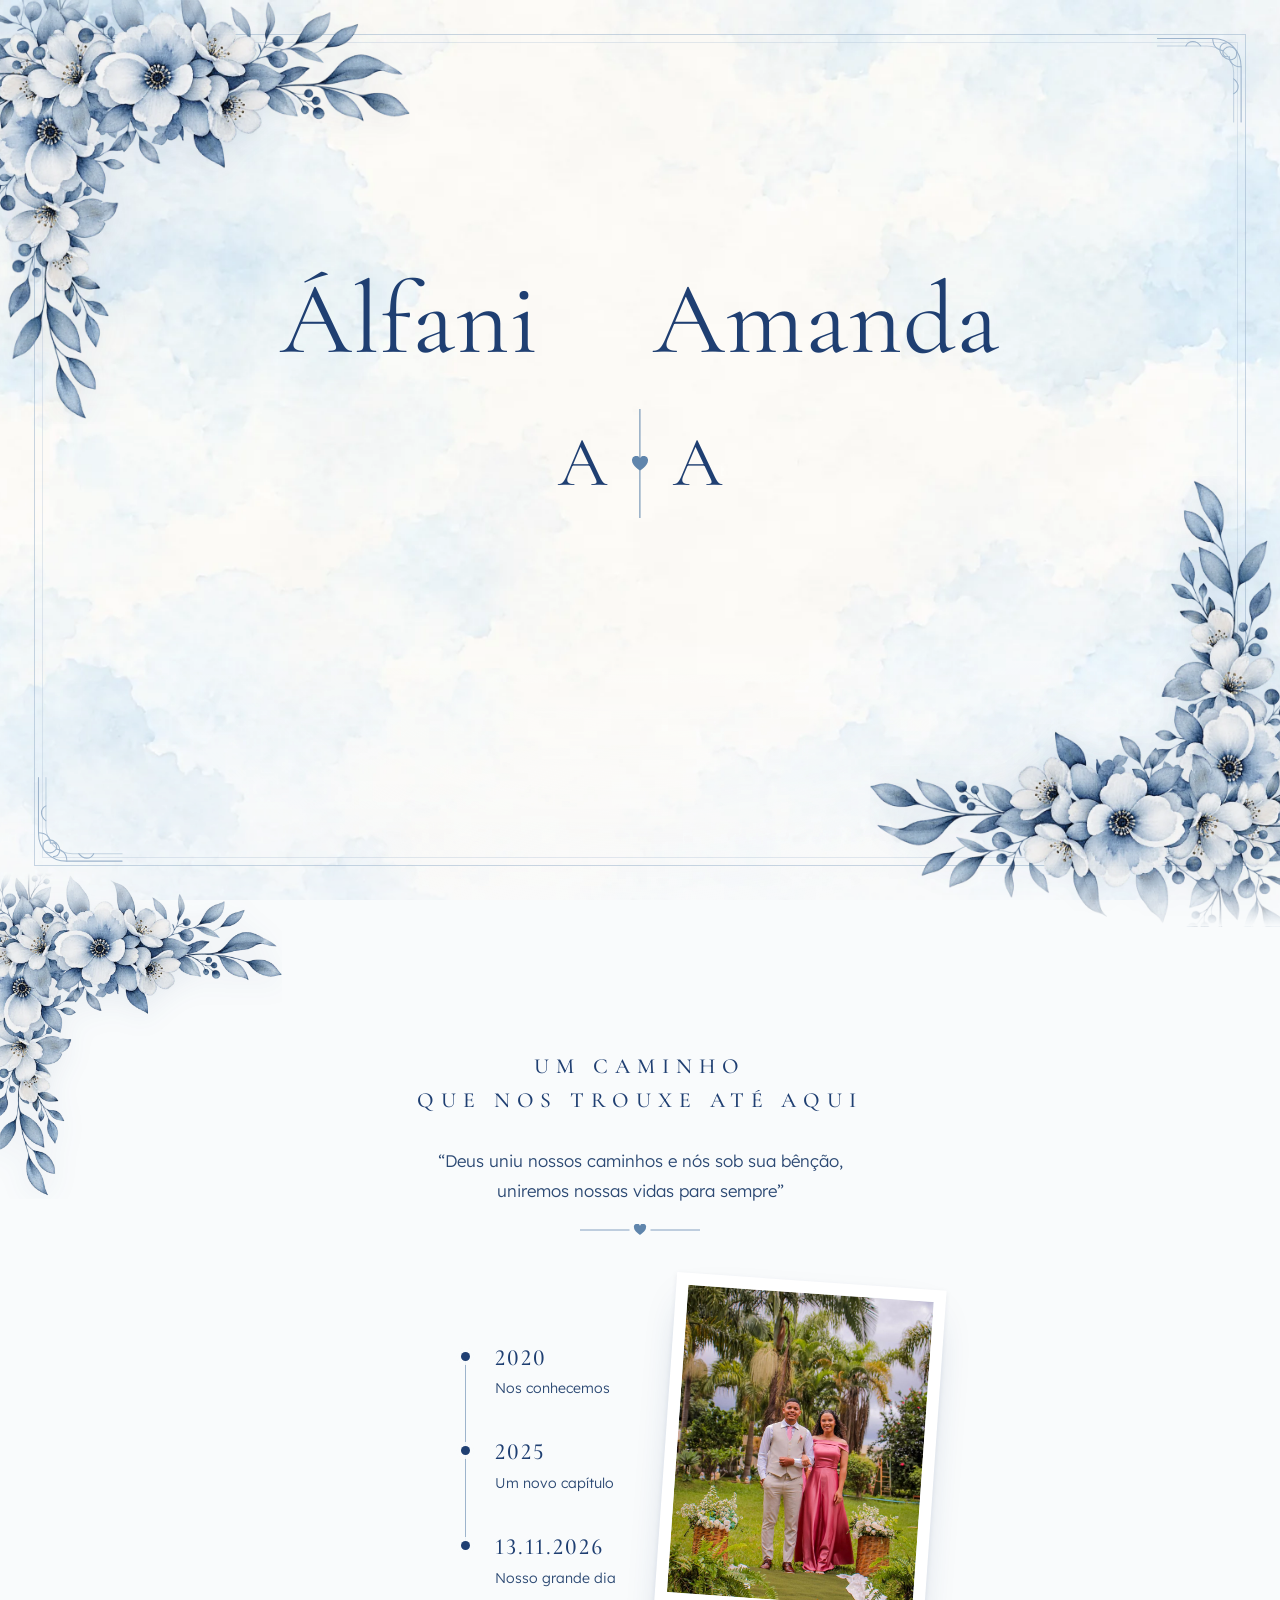
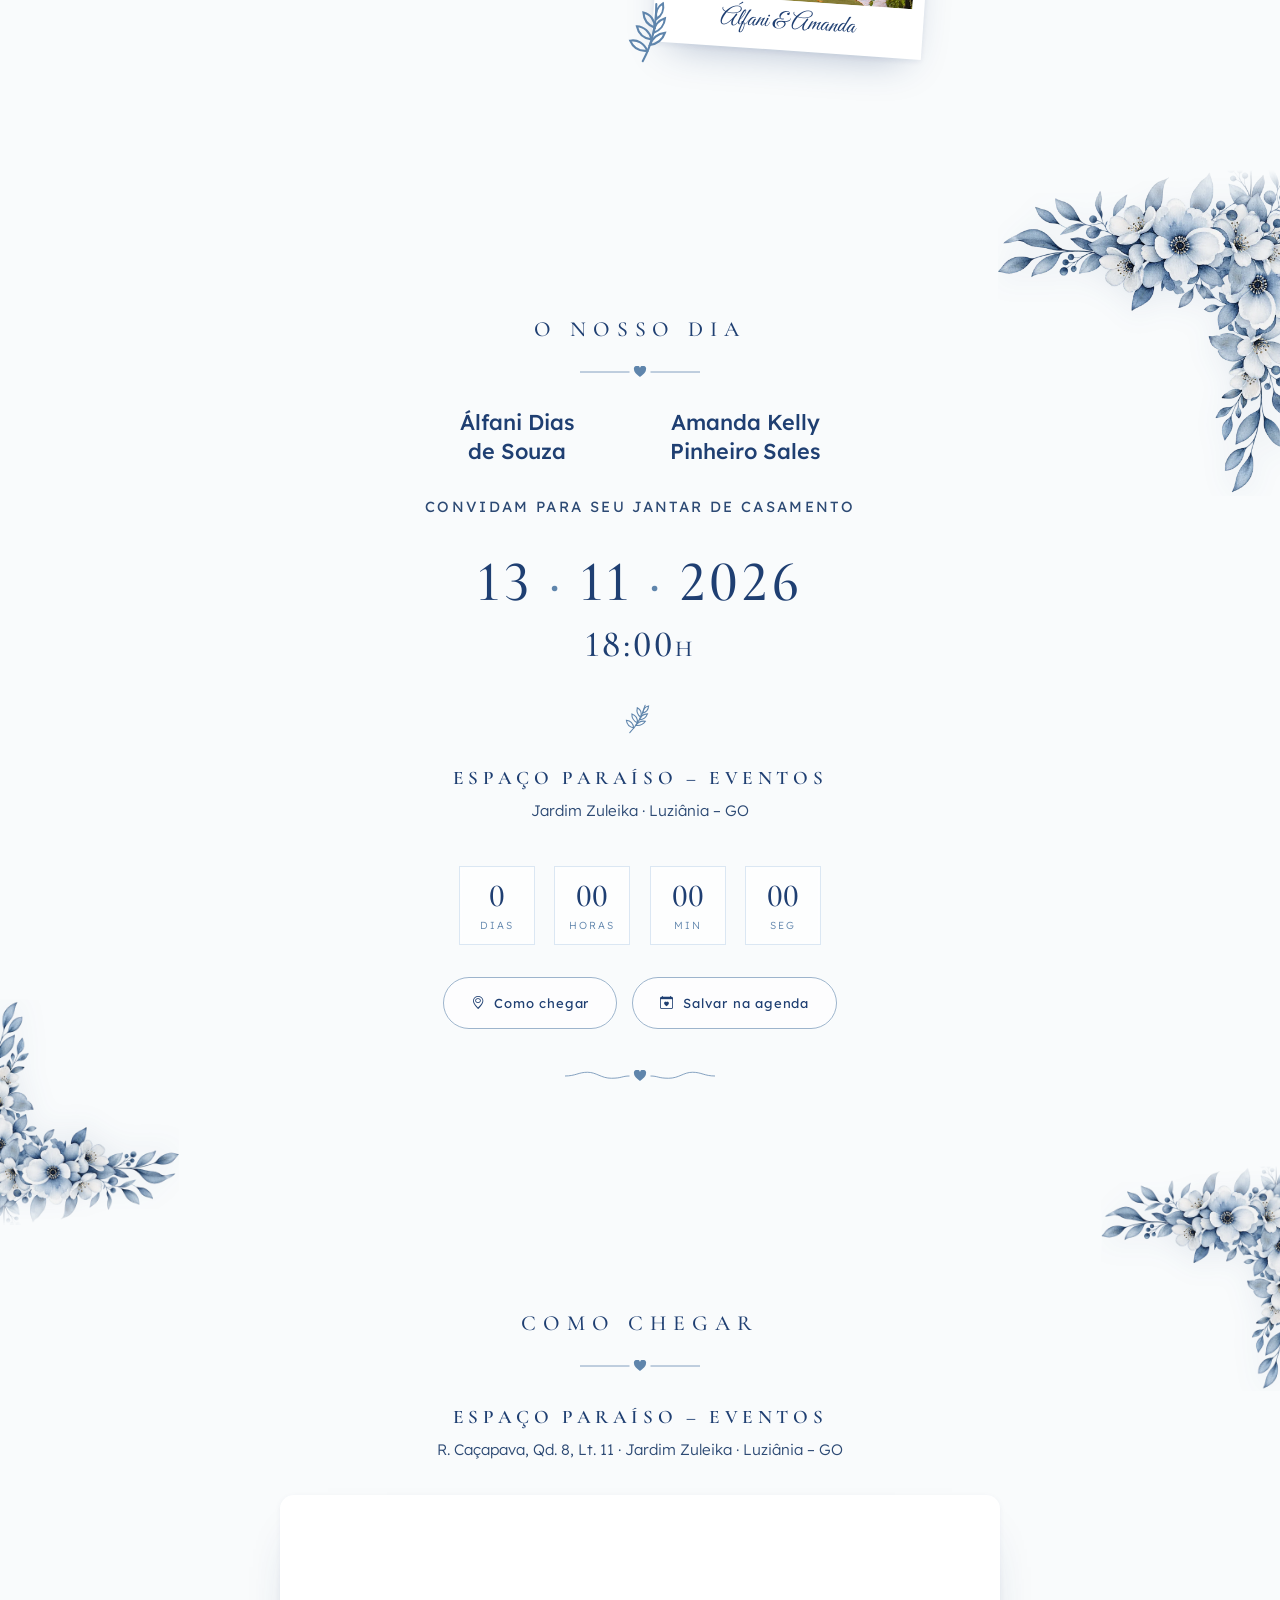
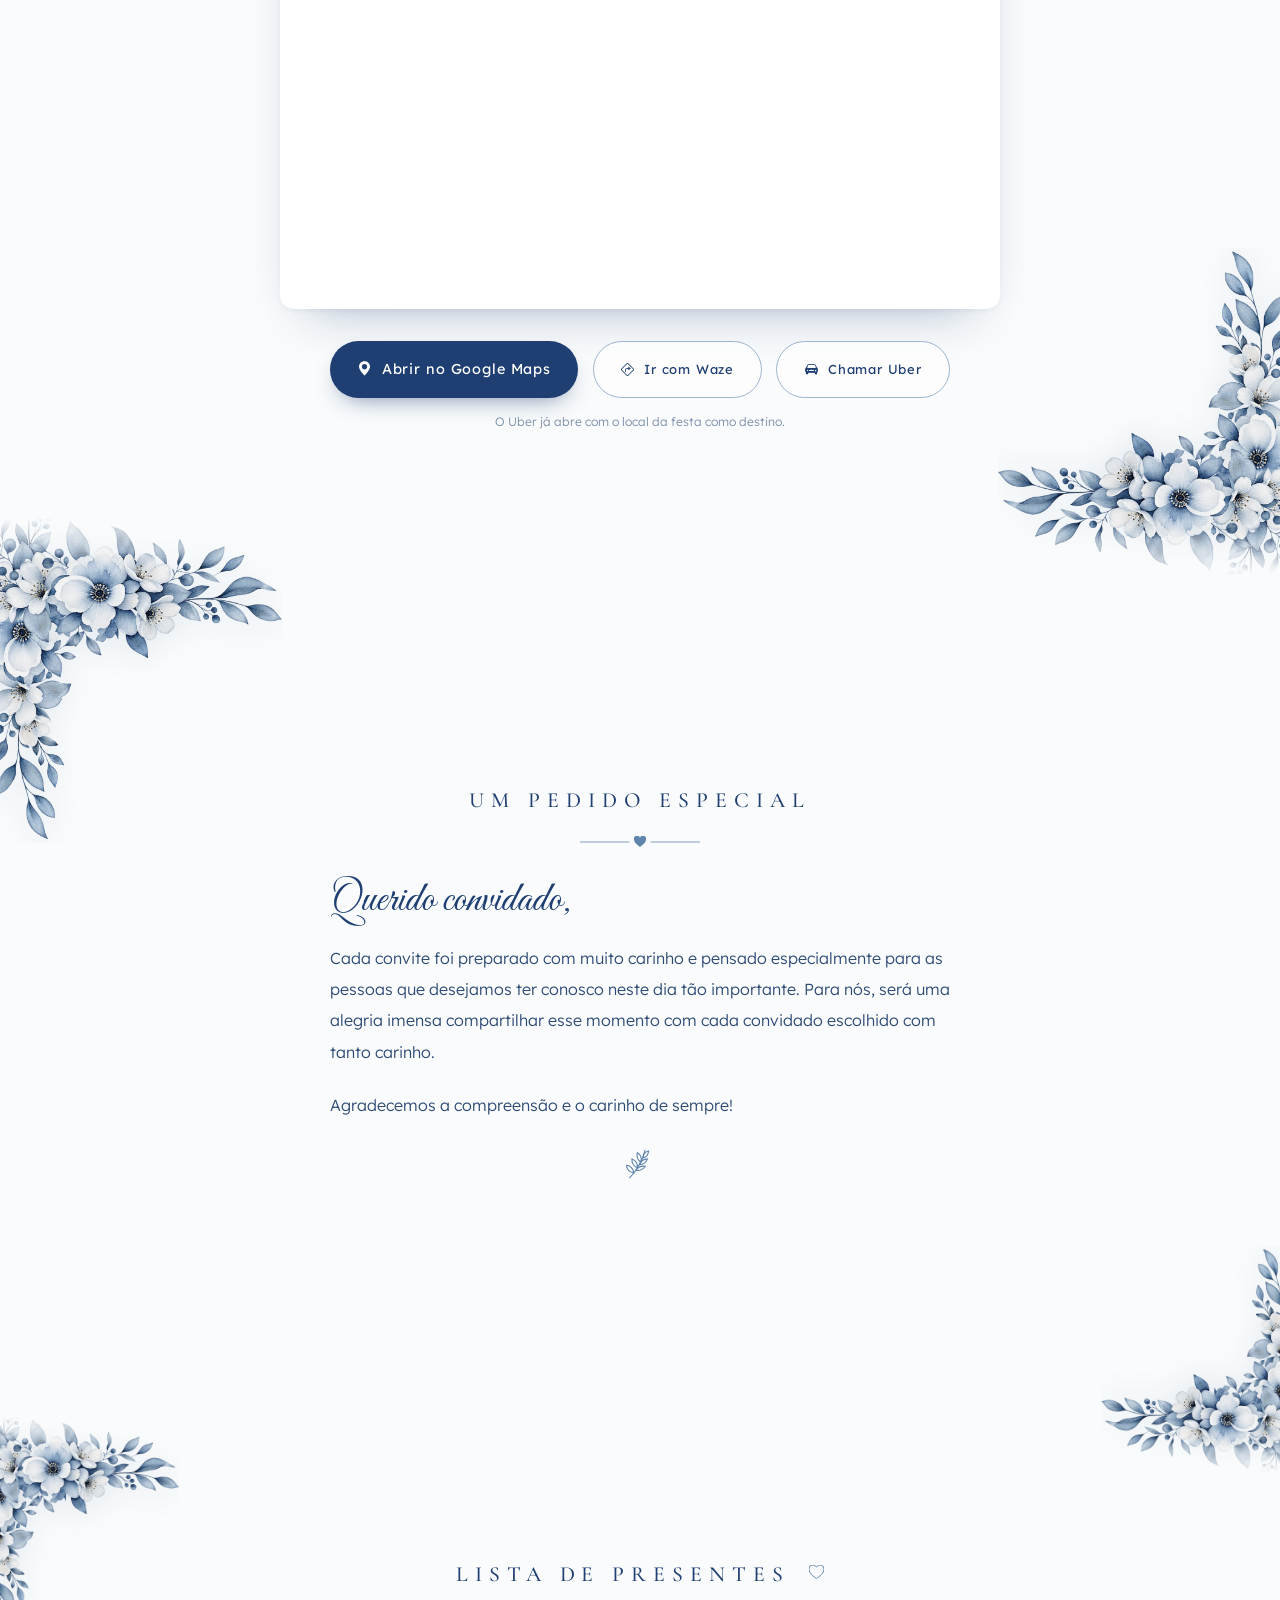
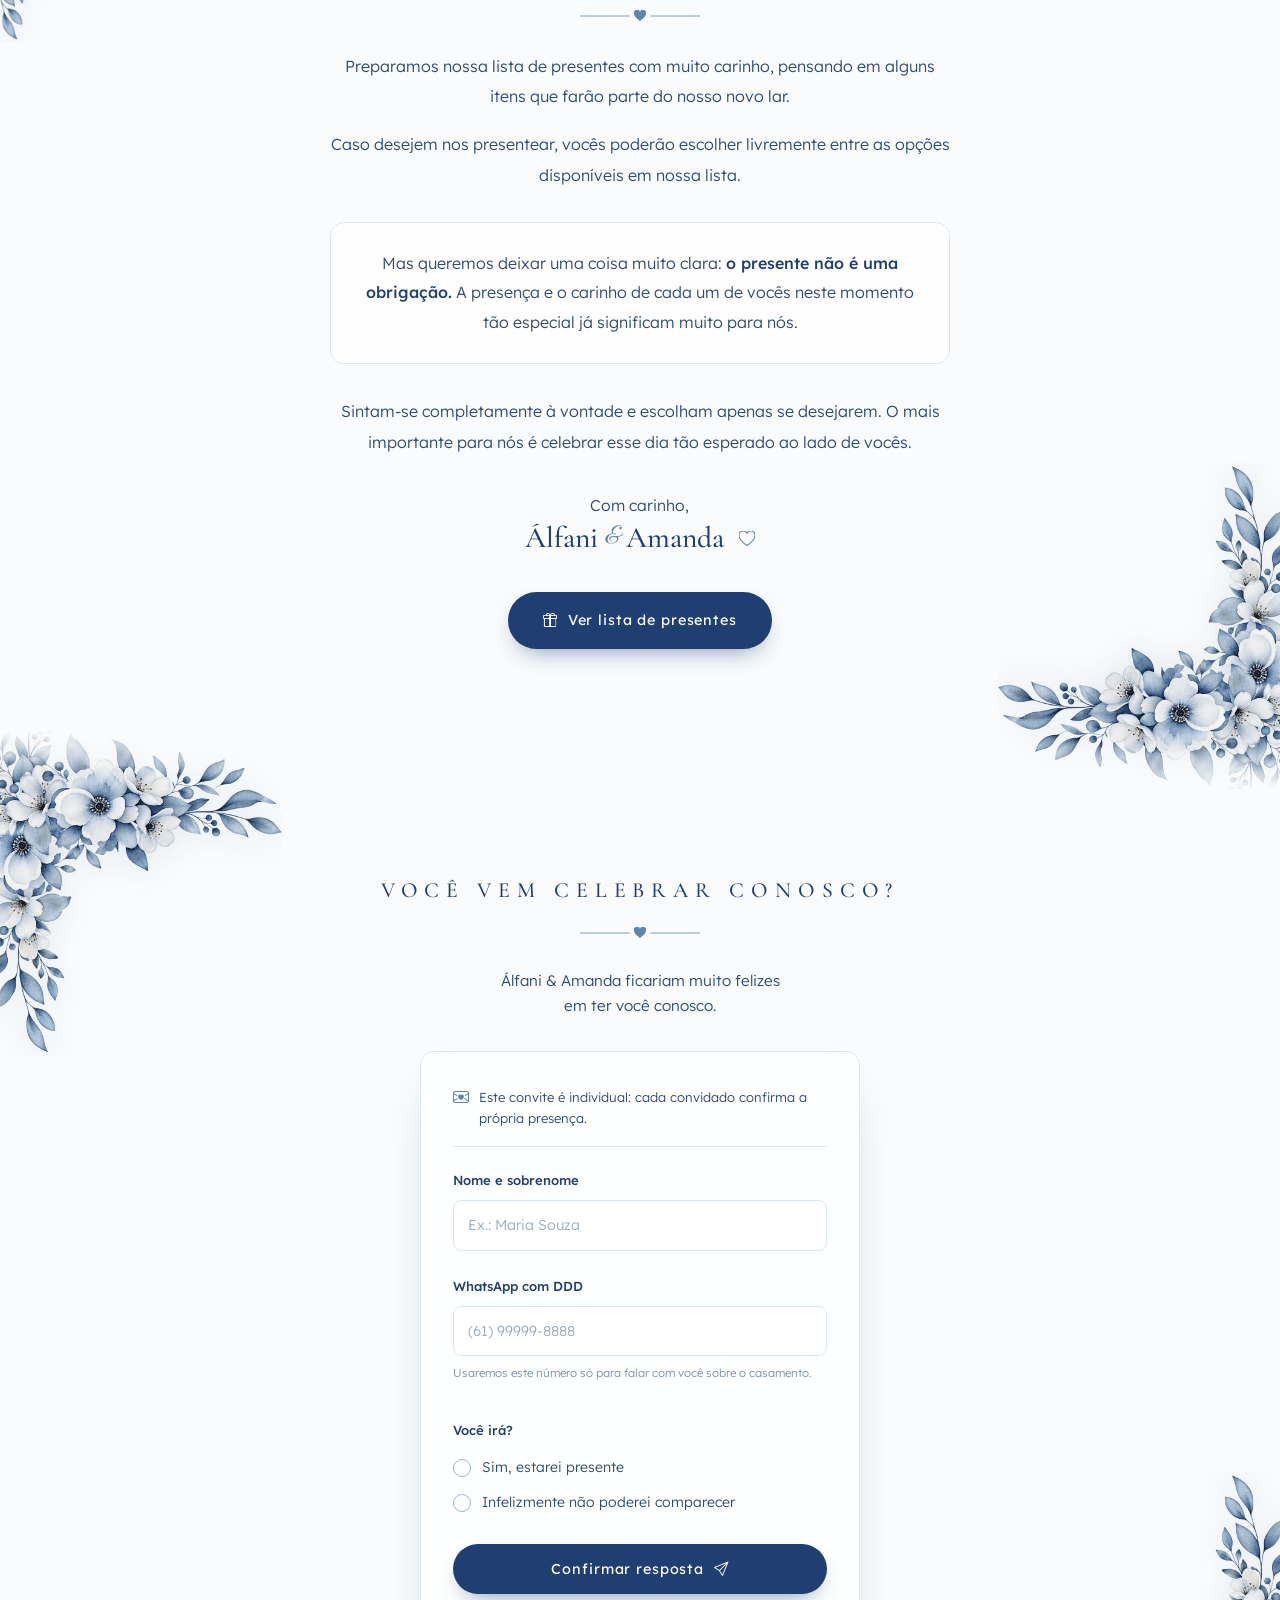
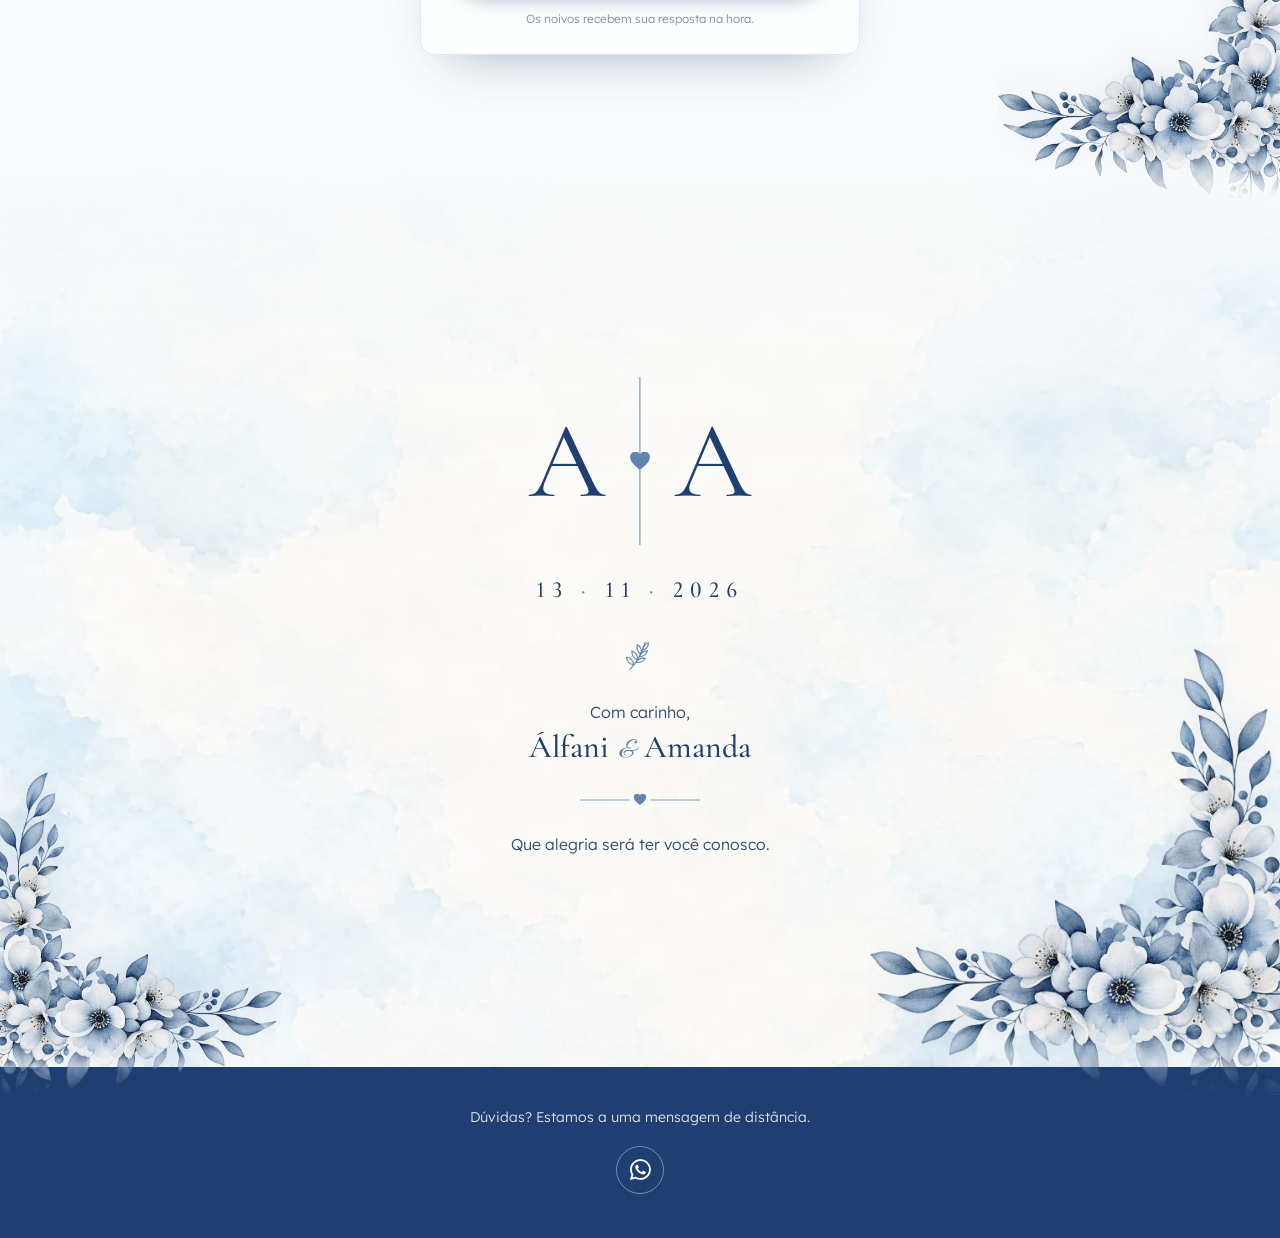
==== commit 65011c06: "layout-changes ." ====
--- a/index.html
+++ b/index.html
@@ -11,8 +11,14 @@
     <meta property="og:title" content="Álfani & Amanda · Jantar de Casamento" />
     <meta property="og:type" content="website" />
     <meta property="og:description" content="13.11.2026 às 18:00h · Espaço Paraíso Eventos · Jardim Zuleika, Luziânia - GO. Confirme sua presença!" />
-    <!-- TODO: trocar pela URL absoluta da imagem de compartilhamento quando o site for publicado -->
-    <!-- <meta property="og:image" content="https://SEU-DOMINIO/layout-images/convite/og-convite.jpg" /> -->
+    <!-- endereço do site: se o nome no Netlify for outro, troque aqui (e em config.js → siteUrl) -->
+    <meta property="og:url" content="https://alfani-e-amanda.netlify.app/" />
+    <meta property="og:image" content="https://alfani-e-amanda.netlify.app/og-convite.jpg" />
+    <meta property="og:image:type" content="image/jpeg" />
+    <meta property="og:image:width" content="1200" />
+    <meta property="og:image:height" content="630" />
+    <meta property="og:locale" content="pt_BR" />
+    <meta name="twitter:card" content="summary_large_image" />
 
     <link rel="icon" href="data:image/svg+xml,%3Csvg xmlns='http://www.w3.org/2000/svg' viewBox='0 0 64 64'%3E%3Cpath d='M32 56S8 41 8 24a12 12 0 0 1 24-4 12 12 0 0 1 24 4c0 17-24 32-24 32z' fill='%235f85ac'/%3E%3C/svg%3E">
 
@@ -143,11 +149,11 @@
                 <!-- TODO: confirmar com o casal as datas e textos reais da linha do tempo -->
                 <ol class="linha-tempo revelar">
                     <li>
-                        <strong>2019</strong>
+                        <strong>2020</strong>
                         <span>Nos conhecemos</span>
                     </li>
                     <li>
-                        <strong>2022</strong>
+                        <strong>2025</strong>
                         <span>Um novo capítulo</span>
                     </li>
                     <li>
@@ -159,7 +165,7 @@
                 <figure class="polaroid revelar">
                     <div class="polaroid__foto">
                         <!-- Coloque a foto do casal em /layout-images/convite/casal.jpg -->
-                        <img src="/layout-images/convite/casal.jpg" alt="Álfani e Amanda" loading="lazy" onerror="this.remove()">
+                        <img src="/layout-images/convite/casal.jpeg" alt="Álfani e Amanda" loading="lazy" onerror="this.remove()">
                         <div class="polaroid__reserva" aria-hidden="true">
                             <span>A</span><svg><use href="#coracao"/></svg><span>A</span>
                         </div>
@@ -392,7 +398,7 @@
 
 <footer class="rodape">
     <p>Dúvidas? Estamos a uma mensagem de distância.</p>
-    <a class="rodape__whats" id="link-whats" href="#" target="_blank" rel="noopener" aria-label="Falar no WhatsApp">
+    <a class="rodape__whats" id="link-whats" href="https://wa.me/61994061823" target="_blank" rel="noopener" aria-label="Falar no WhatsApp">
         <i class="bi bi-whatsapp"></i>
     </a>
 </footer>
